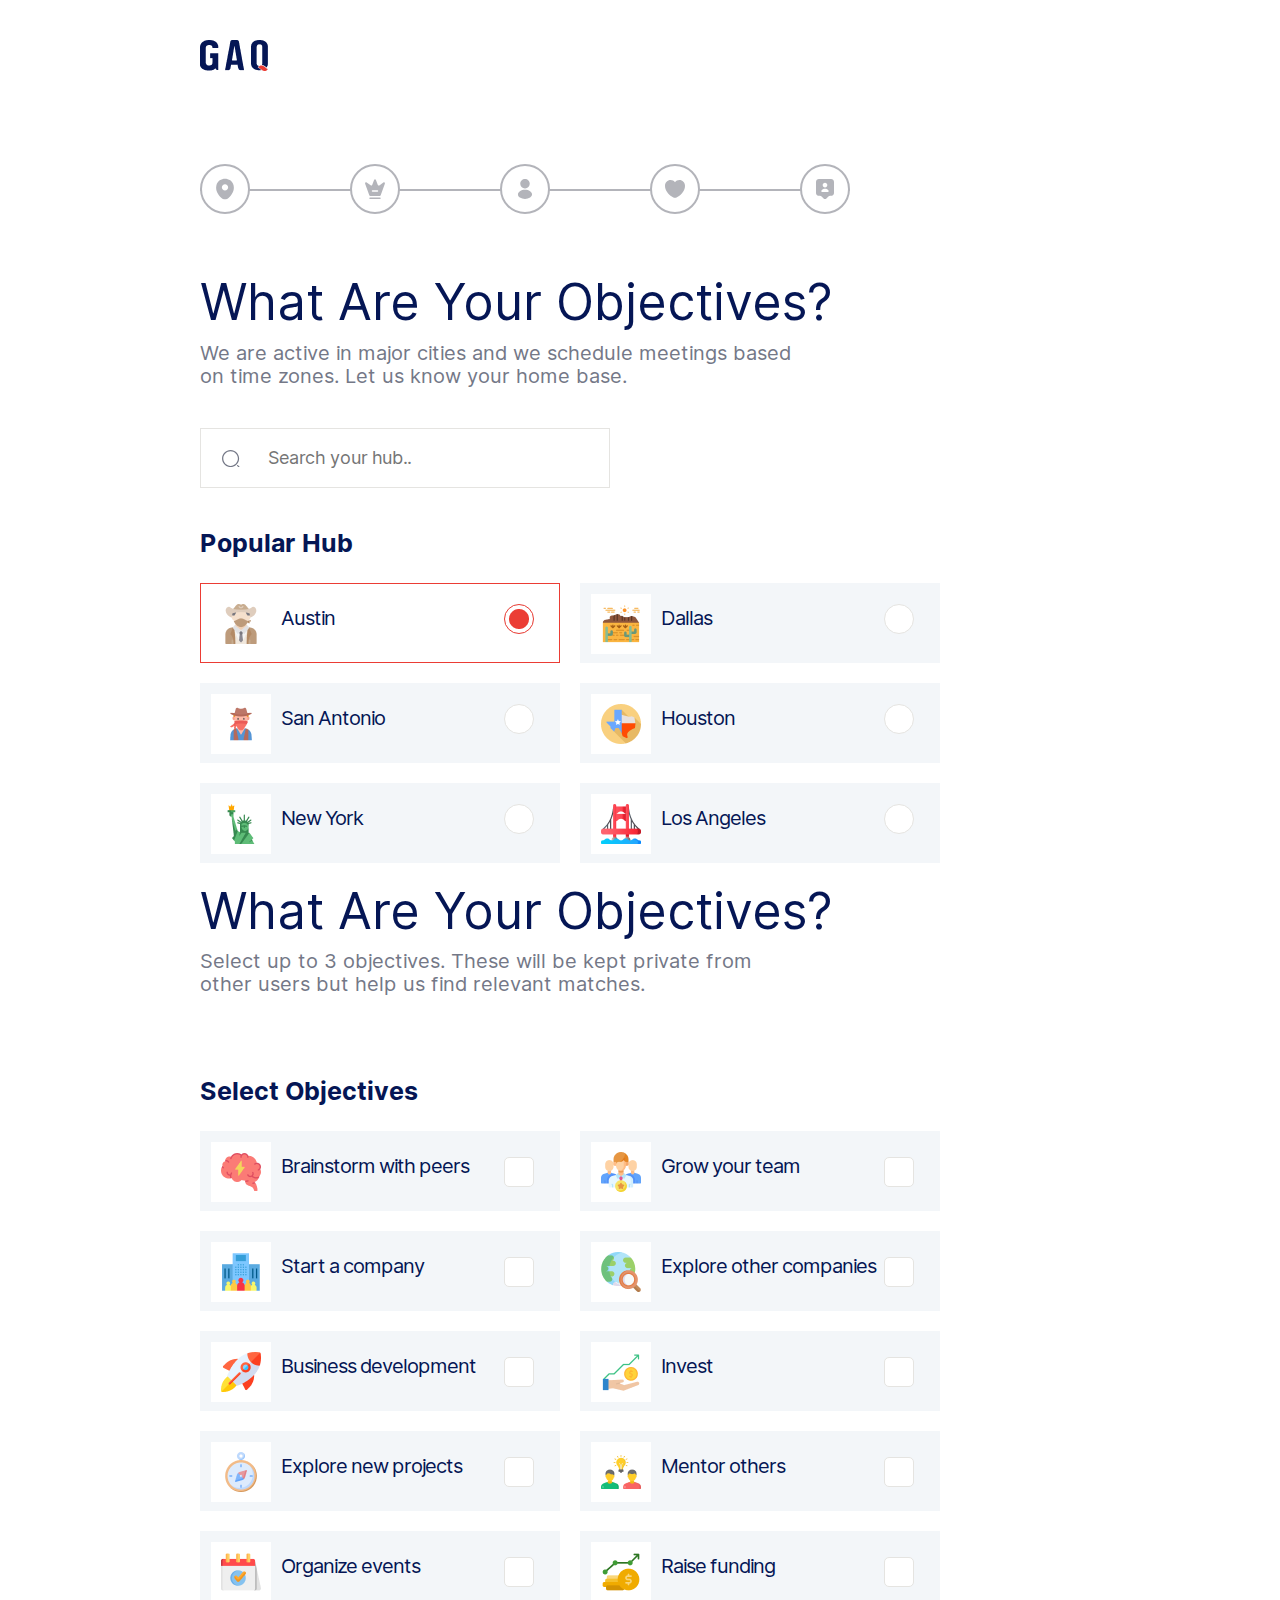
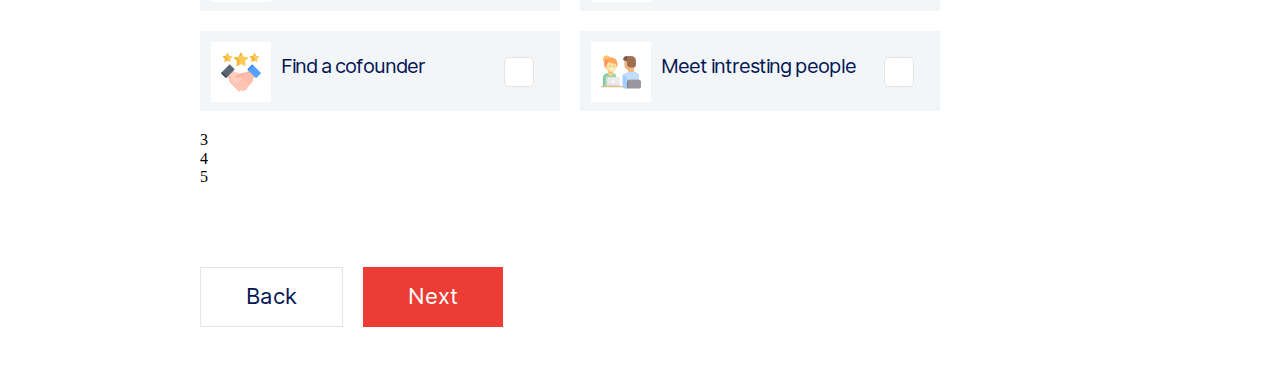
==== form.html @ b4120384 "идет какая то ошибка" ====
<!DOCTYPE html>
<html lang="en">
<head>
   <meta charset="UTF-8">
   <meta http-equiv="X-UA-Compatible" content="IE=edge">
   <meta name="viewport" content="width=device-width, initial-scale=1.0">
   <link rel="stylesheet" href="./blocks/vendor/normalize.css">
   <link rel="stylesheet" href="./blocks/vendor/fonts/font.css">
   <link rel="stylesheet" href="./blocks/style.css">
   <script src="./blocks/js/script.js" defer></script>
   <script src="" defer></script>
   <title>Form</title>
</head>
<body class="form">
  
   <main class="form__list">
      <a  href="#" ><img src="./images/logotype.png" class="logo"></a>
      <form class="steps">
         <div class="step__numbers">
            <div class="step__progress">
               <div class="step__progress_success"></div>
            </div>
            <div class="step__number">
               <svg width="24" height="24" viewBox="0 0 24 24" fill="none" xmlns="http://www.w3.org/2000/svg">
                  <path d="M20.62 8.45C19.57 3.83 15.54 1.75 12 1.75C12 1.75 12 1.75 11.99 1.75C8.45997 1.75 4.41997 3.82 3.36997 8.44C2.19997 13.6 5.35997 17.97 8.21997 20.72C9.27997 21.74 10.64 22.25 12 22.25C13.36 22.25 14.72 21.74 15.77 20.72C18.63 17.97 21.79 13.61 20.62 8.45ZM12 13.46C10.26 13.46 8.84997 12.05 8.84997 10.31C8.84997 8.57 10.26 7.16 12 7.16C13.74 7.16 15.15 8.57 15.15 10.31C15.15 12.05 13.74 13.46 12 13.46Z" fill="#B3B4BA"/>
                  </svg>
            </div>
            
            <div class="step__number">
               <svg width="24" height="24" viewBox="0 0 24 24" fill="none" xmlns="http://www.w3.org/2000/svg">
                  <path d="M17 22H7C6.59 22 6.25 21.66 6.25 21.25C6.25 20.84 6.59 20.5 7 20.5H17C17.41 20.5 17.75 20.84 17.75 21.25C17.75 21.66 17.41 22 17 22Z" fill="#B3B4BA"/>
                  <path d="M20.35 5.52004L16.35 8.38004C15.82 8.76004 15.06 8.53004 14.83 7.92004L12.94 2.88004C12.62 2.01004 11.39 2.01004 11.07 2.88004L9.16998 7.91004C8.93998 8.53004 8.18998 8.76004 7.65998 8.37004L3.65998 5.51004C2.85998 4.95004 1.79998 5.74004 2.12998 6.67004L6.28998 18.32C6.42998 18.72 6.80998 18.98 7.22998 18.98H16.76C17.18 18.98 17.56 18.71 17.7 18.32L21.86 6.67004C22.2 5.74004 21.14 4.95004 20.35 5.52004ZM14.5 14.75H9.49998C9.08998 14.75 8.74998 14.41 8.74998 14C8.74998 13.59 9.08998 13.25 9.49998 13.25H14.5C14.91 13.25 15.25 13.59 15.25 14C15.25 14.41 14.91 14.75 14.5 14.75Z" fill="#B3B4BA"/>
                  </svg>
            </div>
            <div class="step__number">
               <svg width="24" height="24" viewBox="0 0 24 24" fill="none" xmlns="http://www.w3.org/2000/svg">
                  <path d="M12 2C9.38 2 7.25 4.13 7.25 6.75C7.25 9.32 9.26 11.4 11.88 11.49C11.96 11.48 12.04 11.48 12.1 11.49C12.12 11.49 12.13 11.49 12.15 11.49C12.16 11.49 12.16 11.49 12.17 11.49C14.73 11.4 16.74 9.32 16.75 6.75C16.75 4.13 14.62 2 12 2Z" fill="#B3B4BA"/>
                  <path d="M17.08 14.15C14.29 12.29 9.73996 12.29 6.92996 14.15C5.65996 15 4.95996 16.15 4.95996 17.38C4.95996 18.61 5.65996 19.75 6.91996 20.59C8.31996 21.53 10.16 22 12 22C13.84 22 15.68 21.53 17.08 20.59C18.34 19.74 19.04 18.6 19.04 17.36C19.03 16.13 18.34 14.99 17.08 14.15Z" fill="#B3B4BA"/>
                  </svg>
            </div>
            
            <div class="step__number">
               <svg width="24" height="24" viewBox="0 0 24 24" fill="none" xmlns="http://www.w3.org/2000/svg">
                  <path d="M16.44 3.09998C14.63 3.09998 13.01 3.97998 12 5.32998C10.99 3.97998 9.37 3.09998 7.56 3.09998C4.49 3.09998 2 5.59998 2 8.68998C2 9.87998 2.19 10.98 2.52 12C4.1 17 8.97 19.99 11.38 20.81C11.72 20.93 12.28 20.93 12.62 20.81C15.03 19.99 19.9 17 21.48 12C21.81 10.98 22 9.87998 22 8.68998C22 5.59998 19.51 3.09998 16.44 3.09998Z" fill="#B3B4BA"/>
                  </svg>
            </div>
            <div class="step__number">
               <svg width="24" height="24" viewBox="0 0 24 24" fill="none" xmlns="http://www.w3.org/2000/svg">
                  <path d="M18 2H6C4.34 2 3 3.33 3 4.97V15.88C3 17.52 4.34 18.85 6 18.85H6.76C7.56 18.85 8.32 19.16 8.88 19.72L10.59 21.41C11.37 22.18 12.64 22.18 13.42 21.41L15.13 19.72C15.69 19.16 16.46 18.85 17.25 18.85H18C19.66 18.85 21 17.52 21 15.88V4.97C21 3.33 19.66 2 18 2ZM12 5.75C13.29 5.75 14.33 6.79 14.33 8.08C14.33 9.37 13.29 10.41 12 10.41C10.71 10.41 9.67 9.36 9.67 8.08C9.67 6.79 10.71 5.75 12 5.75ZM14.68 15.06H9.32C8.51 15.06 8.04 14.16 8.49 13.49C9.17 12.48 10.49 11.8 12 11.8C13.51 11.8 14.83 12.48 15.51 13.49C15.96 14.16 15.48 15.06 14.68 15.06Z" fill="#B3B4BA"/>
                  </svg>
            </div>
         </div>
      
         <div class="form__steps">
           <div class="form__step">
              <div class="header__title">What Are Your Objectives?</div>
              <div class="header__subtitle">We are active in major cities and we schedule meetings based on time zones.
                  Let us know your home base.</div>
                 <div class="form__input">
                    <input type="text" class="form__input_input" placeholder="Search your hub..">    
                 </div> 
               </div>
               <div class="form__item">
                <h3 class="form__item_title">Popular Hub</h3>
                
                   <ul class="radio__buttons" id="radio__buttons">

                      
                  <li class="radio__item radio__border_red" data-itemid="Austin" >                      
                     <img class="radio__image no-click" src="./images/radio_1.png" alt="img" >                       
                     <label class="radio radio__text">Austin
                        <input type="radio" name="radio-button" class="radio__box" checked value="Austin">
                        <span class="radio__fake_after" data-itemid="Austin1"></span>
                     </label>
                  </li>
                
                  <li class="radio__item" data-itemid="Dallas" >
                        <img class="radio__image no-click" src="./images/radio_2.png" alt="img" >                          
                        <label class="radio radio__text">Dallas
                           <input type="radio" name="radio-button" class="radio__box" value="Dallas">
                        
                        <span class="radio__fake_after"></span>
                     </label>
                   </li>
                
                     <li class="radio__item " data-itemid="San Antonio" >
                        <img class="radio__image no-click" src="./images/radio_3.png" alt="img" >                       
                         <label class="radio radio__text">San Antonio
                           <input type="radio" name="radio-button" class="radio__box" value="San Antonio">
                        
                         <span class="radio__fake_after"></span>
                        </label>
                      </li>
                   
               
                     
                        <li class="radio__item "  data-itemid="Houston" > 
                           <img class="radio__image no-click" src="./images/radio_4.png" alt="img" >                       
                           <label class="radio radio__text">Houston
                              <input type="radio" name="radio-button" class="radio__box" value="Houston">
                          
                            <span class="radio__fake_after"></span>
                           </label>
                         </li>
                    
                        <li class="radio__item " data-itemid="New York" >
                           <img class="radio__image no-click" src="./images/radio_5.png" alt="img" >                
                           <label class="radio radio__text" >New York 
                              <input type="radio" name="radio-button" class="radio__box" value="New York ">
                          
                           <span class="radio__fake_after"></span>
                        </label>
                         </li>
                      
                     <li class="radio__item "  data-itemid="Los Angeles" > 
                        <img class="radio__image no-click" src="./images/radio_6.png" alt="img" >
                        <label class="radio radio__text" >Los Angeles
                           <input type="radio" name="radio-button" class="radio__box" value="Los Angeles">
                        
                        <span class="radio__fake_after"></span>
                     </label>
                      </li>
                     </tr>

                   </ul>     

               </div>
           </div>

           <div class="form__step">
            <div class="form__steps">
               <div class="form__step">
                  <div class="header__title">What Are Your Objectives?</div>
                  <div class="header__subtitle">Select up to 3 objectives. 
                     These will be kept private from other users but help us find relevant matches.</div>
                    <div class="form__item">
                     <h3 class="form__item_title">Select Objectives</h3>
                       <ul class="checkbox__buttons" id="checkbox__buttons">
                          <li class="checkbox__item ">
                           <img src="./images/image 1 step 2.png" class="radio__image no-click" alt="#">
                           <label class="radio radio__text">Brainstorm with peers
                              <span class="checkbox__span"></span>
                           </label>
                          </li>
                          <li class="checkbox__item ">
                           <img src="./images/image 2 step 2.png" class="radio__image no-click" alt="#">
                           <label class="radio radio__text">Grow your team
                              <span class="checkbox__span"></span>
                           </label>
                        </li>
                        <li class="checkbox__item ">
                           <img src="./images/image 3 step 2.png" class="radio__image no-click" alt="#">
                           <label class="radio radio__text">Start a company
                              <span class="checkbox__span"></span>
                           </label>
                        </li>
                        <li class="checkbox__item ">
                           <img src="./images/image 4 step 2.png" class="radio__image no-click" alt="#">
                           <label class="radio radio__text">Explore other companies
                              <span class="checkbox__span"></span>
                           </label>
                        </li>
                        <li class="checkbox__item ">
                           <img src="./images/image 5 step 2.png" class="radio__image no-click" alt="#">
                           <label class="radio radio__text">Business development
                              <span class="checkbox__span"></span>
                           </label>
                        </li>
                        <li class="checkbox__item ">
                           <img src="./images/image 6 step 2.png" class="radio__image no-click" alt="#">
                           <label class="radio radio__text">Invest
                              <span class="checkbox__span"></span>
                           </label>
                        </li>
                        <li class="checkbox__item ">
                           <img src="./images/image 7 step 2.png" class="radio__image no-click" alt="#">
                           <label class="radio radio__text">Explore new projects
                              <span class="checkbox__span"></span>
                           </label>
                        </li>
                        <li class="checkbox__item ">
                           <img src="./images/image 8 step 2.png" class="radio__image no-click" alt="#">
                           <label class="radio radio__text">Mentor others
                              <span class="checkbox__span"></span>
                           </label>
                        </li>
                        <li class="checkbox__item ">
                           <img src="./images/image 9 step 2.png" class="radio__image no-click" alt="#">
                           <label class="radio radio__text">Organize events
                              <span class="checkbox__span"></span>
                           </label>
                        </li>
                        <li class="checkbox__item ">
                           <img src="./images/image 10 step 2.png" class="radio__image no-click" alt="#">                       
                           <label class="radio radio__text">Raise funding
                              <span class="checkbox__span"></span>
                           </label>
                        </li>
                        <li class="checkbox__item ">
                           <img src="./images/image 11 step 2.png" class="radio__image no-click" alt="#">
                           <label class="radio radio__text">Find a cofounder
                              <span class="checkbox__span"></span>
                           </label>
                        </li>
                        <li class="checkbox__item">
                           <img src="./images/image 12 step 2.png" class="radio__image no-click" alt="#">                       
                           <label class="radio radio__text">Meet intresting people
                              <span class="checkbox__span"></span>
                           </label>     
                        </li>

                       </ul>
                    </div>
                   </div>
           </div>
           <div class="form__step">3</div>
           <div class="form__step">4</div>
           <div class="form__step">5</div>
         </div>

         <div class="form__button">
            <button class="button__outline button__text-outline prev__step">Back</button>
            <button class="button__text button next__step">Next</button>
         </div>
      </form>
   </main>
   
</body>
</html>
---- blocks/vendor/fonts/font.css ----
@font-face {
  font-family: 'Inter';
  font-style:  normal;
  font-weight: 400;
  font-display: swap;
  src: url("../fonts/Inter-Regular.woff2") format("woff2"),
       url("../fonts/Inter-Regular.woff") format("woff");
}
@font-face {
  font-family: 'Inter';
  font-style:  normal;
  font-weight: 700;
  font-display: swap;
  src: url("../fonts/Inter-Bold.woff2") format("woff2"),
       url("../fonts/Inter-Bold.woff") format("woff");
}
@font-face {
  font-family: 'Inter';
  font-style:  normal;
  font-weight: 900;
  font-display: swap;
  src: url("../fonts/Inter-Black.woff2") format("woff2"),
       url("../fonts/Inter-Black.woff") format("woff");
}
---- blocks/style.css ----
*{
   box-sizing: border-box;
}
.body{
    background-color: #E5E5E5;
 }
 .btn{
    background-color: #EB3D35;
    width: max-content;
    height: 60px;
    padding-left: 30px;
    padding-right: 30px;
    gap: 44px;
    display: flex;
    justify-content: space-around;
    align-items: center;
    text-decoration: none;
    transition: background-color .3s linear .3s;
 }
 .btn:hover {
    background-color: #C35B48;
 }
 .btn__text{
    color: #ffffff;
    font-size: 22px;
    line-height: 24px;
    font-family: "Inter";
    padding-right: 30px;
 }
 .button{
    border: 0;
    background-color: #EB3D35;
    width: max-content;
    height: 60px;
    padding: 18px 45px;
    gap: 44px;
    display: flex;
    justify-content: space-around;
    align-items: center;
    text-decoration: none;
    transition: background-color .3s linear .3s;
 }
 .button:hover {
    background-color: #C35B48;
 }
 
 .button__outline{
    background-color: #ffffff;
    border: 1px solid #E5E4E1;
    height: 60px;
    padding: 18px 45px;
    display: flex;
    justify-content: space-around;
    align-items: center;
    text-decoration: none;
    transition: color .5s linear .5s;
    margin-right: 20px;
    color: #051655;
    font-family: "Inter";
    font-size: 22px;
    line-height: 24.42px;
    transition: background-color .3s linear .3s;
 }
  
 .button__outline:hover{
    background-color: #051655;
   color: #ffffff;
 }
 .button__text{
    color: #ffffff;
    font-family: "Inter";
    font-size: 22px;
    line-height: 24.42px;
 }
 .checkbox__span{
    width: 30px;
    height: 30px;
    background-color: #ffffff;
    border: 1px solid #E5E4E1;
    border-radius: 5px;
    position: absolute;
    top: 25px;
    right: 25px;
 }
 .checkbox__span_red{
   width: 30px;
   height: 30px;
   background-color: #EB3D35;
   border: 1px solid #EB3D35;
   background-image: url(../images/Vector\ checkbjxActiv5.svg);
   background-repeat: no-repeat;
   background-position: center;
   border-radius: 5px;
   position: absolute;
   top: 25px;
   right: 25px;
 }
 .form{
    background-color: #ffffff; 
    display: flex;
  }
  .form__item{
     display: flex;
     flex-wrap: wrap;
     position: relative;
  }
 .form__button{
    margin-top: 80px;
    display: flex;
    flex-wrap: wrap;
   
 }
 .form__input{
    display: flex;
    position: relative;
    align-items: center;
    max-width: 410px;
    height: 60px;
    border: 1px solid #E5E4E1;
    outline: none;
    transition: border .2s linear .2s;
    cursor: pointer;
 }
 .form__input:hover{
    border: 1px solid #EB3D35;
 }
 .form__input::before{
    content: '';
    position: absolute;
    left: 20px;
    top: 20px;
    bottom: 20px;
    width: 20px;
    background: url(../images/search-normal.svg);
    background-repeat: no-repeat;
 }
 .form__input_input{
    padding: 10px, 30px;
    font-family: "Inter";
    font-size: 18px;
    color: #747887;
    margin: 20px 0px 20px 65px ;
    border: 0;
    outline: none;
 }
 .form__item_title{
    font-family: "Inter";
    font-size: 25px;
    line-height: 1.2;
    color: #051655;
    margin-top: 40px;
 }
 
 .form__list{
    padding-top: 40px;
    padding-left: 200px;
    padding-bottom: 50px;
    display: flex;
    flex-direction: column;
 }
 .form__steps{
    display: block;
 }
 .header{
    display: flex;
    width: 100%;
    height: 100vh; 
    background-color: #ffffff; 
    
  }
  .header__image{
    width: 100%;
    height: 100%;
    background: url(../images/background.jpg); 
    background-size: cover;
    background-repeat: no-repeat;
    background-position: center;
   
 }
 .header__info{
    height: 100vh;
    margin-left: 100px;
    margin-top: 70px;
    position: relative;
    display: flex;
    flex-direction: column;
    
    
 }
 .header__item{
    width: 50%;
    height: auto;
    
 }
 .header__link{
    text-decoration: none;
    color: #C35B48;
    padding-left: 5px;
    transition: color .3s linear .3s;
 }
 .header__link:hover{
    color: #EB3D35;
 }
 .header__subtitle{
    font-family: "Inter";
    font-size: 20px;
    color: #747887;
    margin-block-start: 0;
     margin-block-end: 0;
     margin-top: 10px;
     margin-bottom: 40px;
     height: auto;
     line-height: 23px;
     max-width: 600px;
 }
 .header__text{
    color: #747887;
    font-size: 18px;
    line-height: 19,98px;
    width: max-content;
    height: 20px;
    font-family: "Inter";
    display: flex;
    flex-wrap: wrap;
    margin-top: auto;
    margin-bottom: 61px;
    white-space: pre;
    
 }
 .header__title{
    font-family: "Inter";
    font-size: 50px;
    margin-bottom: 0;
    margin-top: 0;
    color: #051655;
 }
 .hidden{
    opacity: 0;
 }
 .logo{
    width: 68px;
    height: 31px;
    margin-bottom: 89px;
 }
 .no-click {
   cursor: default;
}
 .radio{
   cursor: pointer;
 }
 .radio__buttons, .checkbox__buttons{
   display: flex;
   flex-wrap: wrap;
   width: 100%;
   list-style-type: none;
   padding: 0;
   margin: 0;
 }
  .radio__box { 
   line-height: 0;
   font-size: 0;
   position: absolute;
   visibility: hidden;
   opacity: 0;
 } 
 .radio__box:checked + .radio__fake_after::before {
    width: 100%;
    height: 100%;
    opacity: 1;
 }
 .radio__fake_after{
   display: flex;
   position: absolute;
   align-items: center;
   width: 30px;
   height: 30px;
  right: 25px;
  top: 20px;
  border-radius: 50%;
  background-color: white;
  border: 1px solid #E5E4E1;
  display: block;
  flex-shrink: 0;
  z-index: 3;
 }
 
 .radio__fake_after::before{
    opacity: 0;
    display: block;
    content: '';
    width: 30px;
    height: 30px;
    border: 1px solid #EB3D35;
    background-color: #ffffff;
    border-radius: 50%;
    background-image: url(../images/cirkle.png);
    background-repeat: no-repeat;
    background-position: center; 
    position: absolute;
    top: 50%;
    left: 50%;
    transform: translate(-50%, -50%);  
   z-index: 5;  
 }
 .radio__image{
    width: 60px;
    height: 60px;
    margin: 0, auto;
    background-color: #fff;
    padding: 10px;
    position: absolute;
    top: 10px;
    left: 10px;
    z-index: 3;
 }
 
 .radio__item, .checkbox__item{
   display: flex;
    flex-wrap: wrap;
    flex-direction: column;
    position: relative;
    width: 360px;
    height: 80px;
    background-color: #F3F6F9;
    box-sizing: border-box;
    border: 1px solid #F3F6F9;
    margin-bottom: 20px;
    margin-right: 20px;
    list-style-type: none;
    
 }
 .radio__border_red {
   /* width: 360px;
   height: 80px; */
   border: 1px solid #EB3D35;
   background-color: #fff;
   box-sizing: border-box;
   z-index: 5;
}
 .radio__text{
    font-family: "Inter";
    font-size: 20px;
    line-height: .9;
    color: #051655;
    margin-left: 80px;
    margin-top: 25px;
    z-index: 3;
    word-spacing: -1px;
    letter-spacing: -1px;
 }
 .step__numbers{
    display: flex;
    justify-content: space-between;
    align-items: center;
    position: relative;
    max-width: 650px;
    margin-bottom: 60px;
 }
 .step__number{
    display: flex;
    justify-content: center;
    align-items: center;
    border-radius: 100%;
    width: 50px;
    height: 50px;
    border: 2px solid #B3B4BA;
    /* margin-right: 100px; */
    background-color: #ffffff;
    flex-shrink: 0;
 }
 .step__progress{
    position: absolute;
    top: 50%;
    left: 0;
    right: 0;
    height: 2px;
    background-color: #B3B4BA;
    z-index: -1;
    
 }
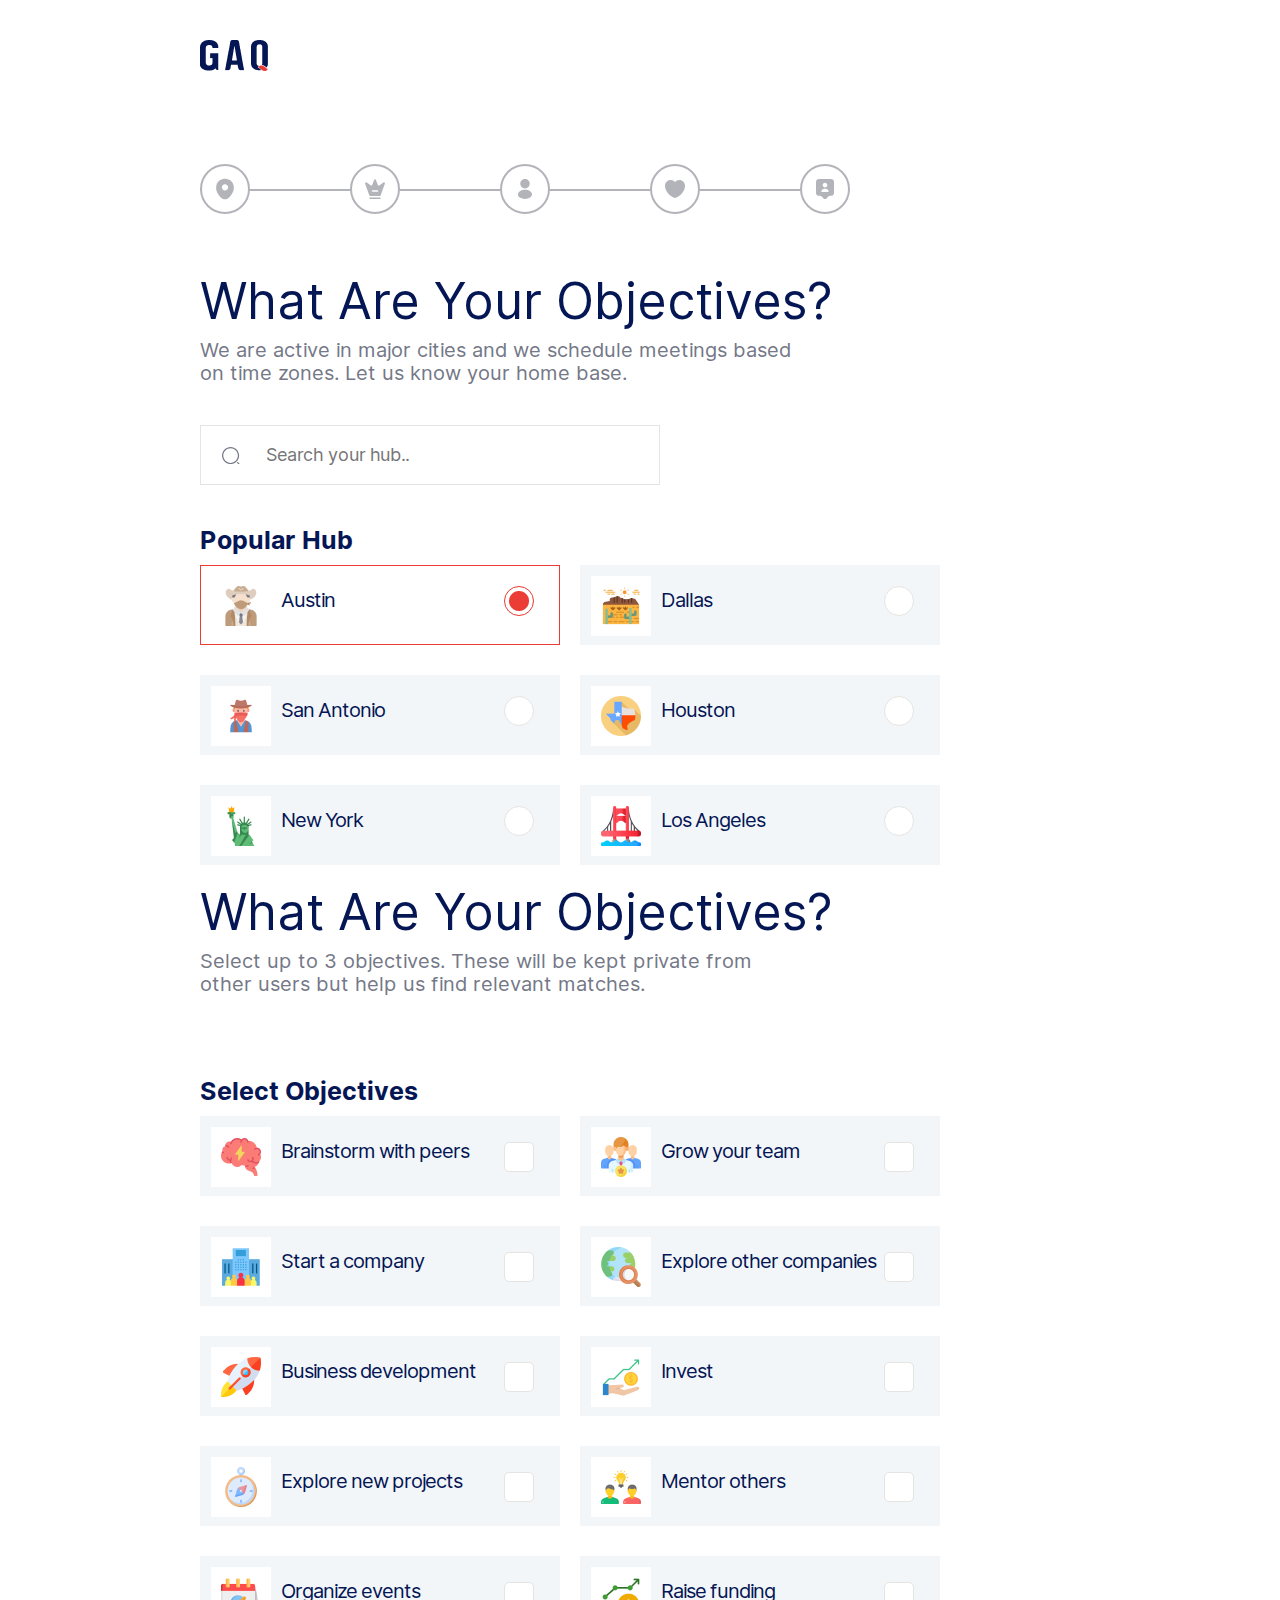
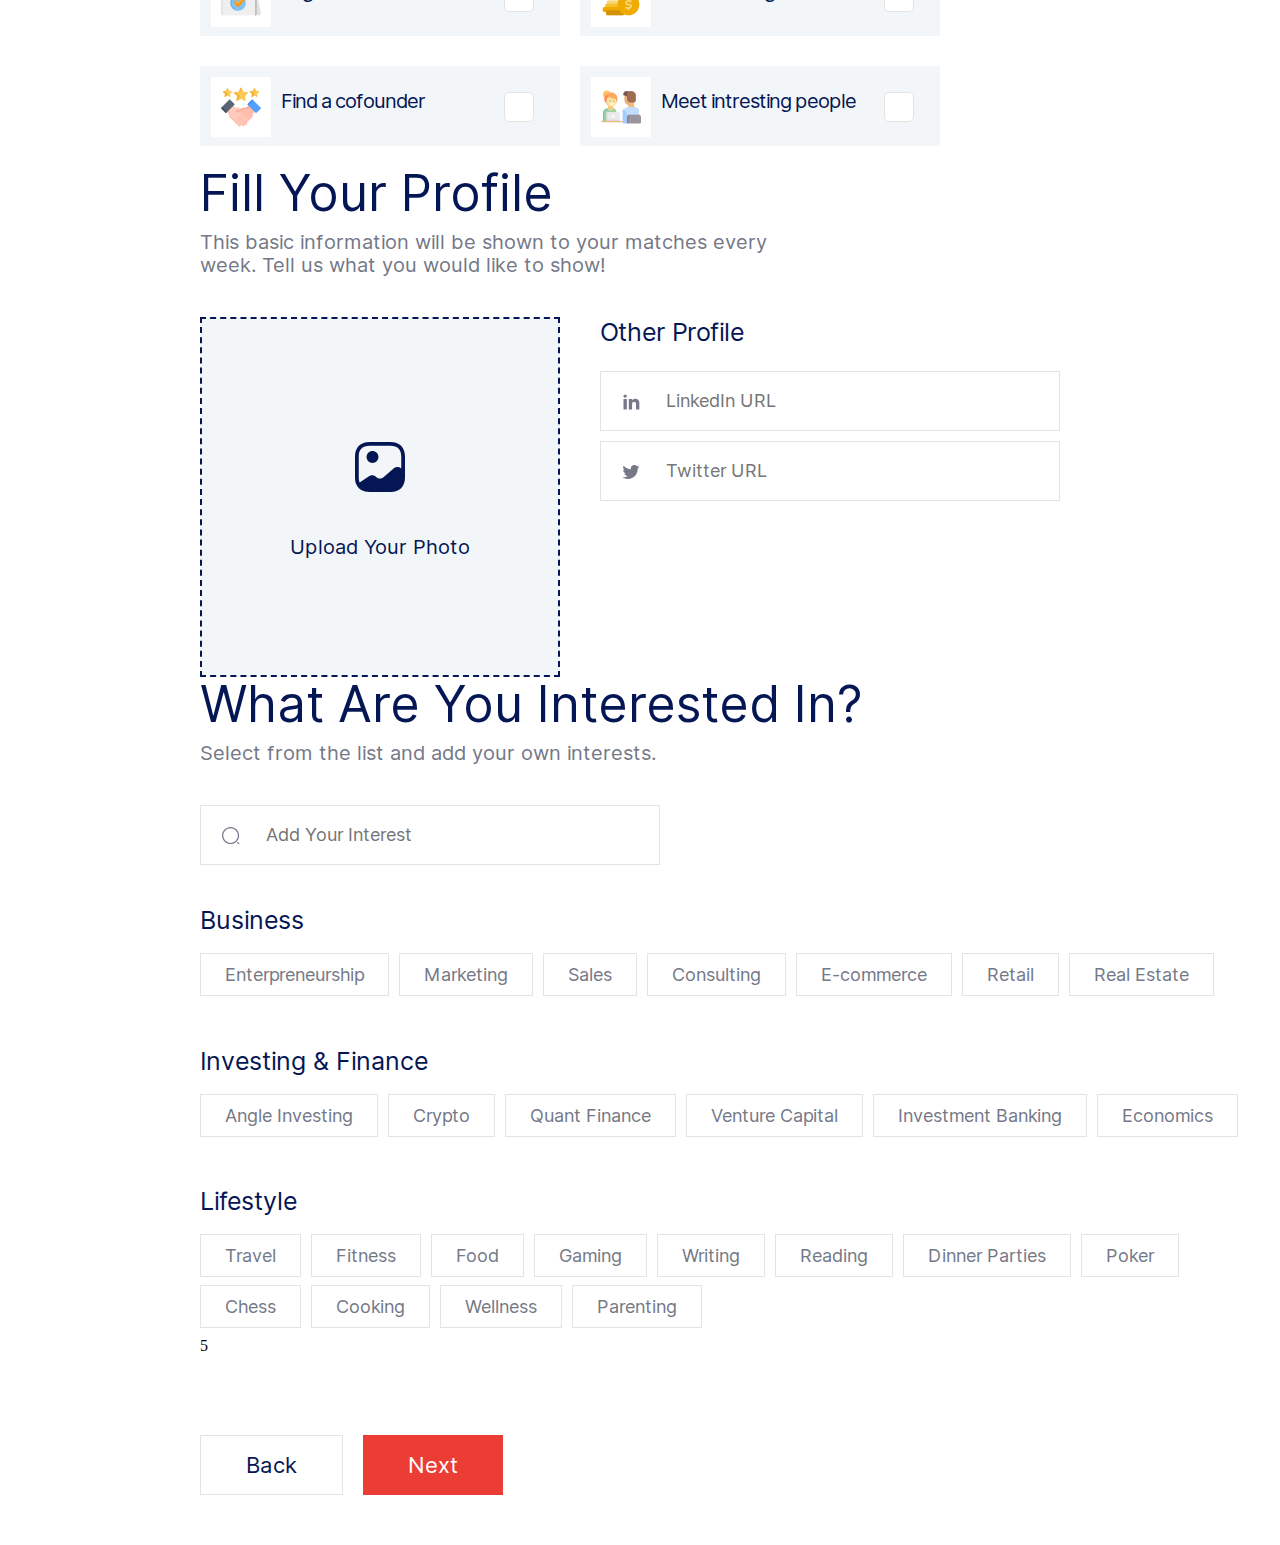
==== commit 71090f3c: "сверстала 4 форму" ====
--- a/form.html
+++ b/form.html
@@ -52,20 +52,16 @@
          </div>
       
          <div class="form__steps">
-           <div class="form__step">
+           <div class="form__step  ">
               <div class="header__title">What Are Your Objectives?</div>
               <div class="header__subtitle">We are active in major cities and we schedule meetings based on time zones.
                   Let us know your home base.</div>
                  <div class="form__input">
                     <input type="text" class="form__input_input" placeholder="Search your hub..">    
                  </div> 
-               </div>
                <div class="form__item">
                 <h3 class="form__item_title">Popular Hub</h3>
-                
-                   <ul class="radio__buttons" id="radio__buttons">
-
-                      
+                   <ul class="radio__buttons" id="radio__buttons">   
                   <li class="radio__item radio__border_red" data-itemid="Austin" >                      
                      <img class="radio__image no-click" src="./images/radio_1.png" alt="img" >                       
                      <label class="radio radio__text">Austin
@@ -73,63 +69,46 @@
                         <span class="radio__fake_after" data-itemid="Austin1"></span>
                      </label>
                   </li>
-                
                   <li class="radio__item" data-itemid="Dallas" >
                         <img class="radio__image no-click" src="./images/radio_2.png" alt="img" >                          
                         <label class="radio radio__text">Dallas
                            <input type="radio" name="radio-button" class="radio__box" value="Dallas">
-                        
                         <span class="radio__fake_after"></span>
                      </label>
                    </li>
-                
                      <li class="radio__item " data-itemid="San Antonio" >
                         <img class="radio__image no-click" src="./images/radio_3.png" alt="img" >                       
                          <label class="radio radio__text">San Antonio
                            <input type="radio" name="radio-button" class="radio__box" value="San Antonio">
-                        
                          <span class="radio__fake_after"></span>
                         </label>
                       </li>
-                   
-               
-                     
                         <li class="radio__item "  data-itemid="Houston" > 
                            <img class="radio__image no-click" src="./images/radio_4.png" alt="img" >                       
                            <label class="radio radio__text">Houston
                               <input type="radio" name="radio-button" class="radio__box" value="Houston">
-                          
                             <span class="radio__fake_after"></span>
                            </label>
                          </li>
-                    
                         <li class="radio__item " data-itemid="New York" >
                            <img class="radio__image no-click" src="./images/radio_5.png" alt="img" >                
                            <label class="radio radio__text" >New York 
                               <input type="radio" name="radio-button" class="radio__box" value="New York ">
-                          
                            <span class="radio__fake_after"></span>
                         </label>
                          </li>
-                      
                      <li class="radio__item "  data-itemid="Los Angeles" > 
                         <img class="radio__image no-click" src="./images/radio_6.png" alt="img" >
                         <label class="radio radio__text" >Los Angeles
                            <input type="radio" name="radio-button" class="radio__box" value="Los Angeles">
-                        
                         <span class="radio__fake_after"></span>
                      </label>
                       </li>
-                     </tr>
-
                    </ul>     
-
                </div>
            </div>
-
-           <div class="form__step">
-            <div class="form__steps">
-               <div class="form__step">
+         </div>
+               <div class="form__step ">
                   <div class="header__title">What Are Your Objectives?</div>
                   <div class="header__subtitle">Select up to 3 objectives. 
                      These will be kept private from other users but help us find relevant matches.</div>
@@ -208,13 +187,165 @@
                               <span class="checkbox__span"></span>
                            </label>     
                         </li>
-
-                       </ul>
+                     </ul>
                     </div>
                    </div>
+          
+           <div class="form__step ">
+            <div class="header__title">Fill Your Profile</div>
+            <div class="header__subtitle">This basic information will be shown to your matches every week.
+                Tell us what you would like to show!</div>
+                <div class="file__upload">
+                   <div class="file__upload_item">
+                      <label class="file__label">
+                         <div class="file__item">
+                            <div class="file__item_image"><img src="./images/gallery 3 step.svg"></div>
+                            <span class="file__item_text">Upload Your Photo</span>
+                            <input type="file" class="file__input">
+                         </div>
+                      </label>
+                   </div>
+                   <div class="file__upload_item">
+                     <div class="form__item">
+                        <div class="form__item_title form__item_title-3 ">Other Profile
+                           <div class="form__input form__input_step31">
+                              <input type="text" class="form__input_input" placeholder="LinkedIn URL">    
+                           </div> 
+                           <div class="form__input form__input_step32">
+                              <input type="text" class="form__input_input" placeholder="Twitter URL">    
+                           </div> 
+                        </div>
+                     </div>
+                   </div>
+                </div>
            </div>
-           <div class="form__step">3</div>
-           <div class="form__step">4</div>
+           <div class="form__step">
+            <div class="form__step">
+               <div class="header__title">What Are You Interested In?</div>
+               <div class="header__subtitle">Select from the list and add your own interests.</div>
+                  <div class="form__input">
+                     <input type="text" class="form__input_input" placeholder="Add Your Interest">    
+                  </div> 
+                  <div class="form__item">
+                    
+                     <div class="form__item_title Interest__title">Business</div>
+                        <ul class="interests">
+                        <li>
+                          <label class="radio interests__text">Enterpreneurship
+                             <input type="checkbox" class="radio__box"></label>
+                        </li>
+                        <li>
+                          <label class="radio interests__text">Marketing
+                             <input type="checkbox" class="radio__box"></label>
+                        </li>
+                        <li>
+                          <label class="radio interests__text">Sales
+                             <input type="checkbox" class="radio__box"></label>
+                        </li>
+                        <li>
+                          <label class="radio interests__text">Consulting
+                             <input type="checkbox" class="radio__box"></label>
+                        </li>
+                        <li>
+                          <label class="radio interests__text">E-commerce
+                             <input type="checkbox" class="radio__box"></label>
+                        </li>
+                        <li>
+                          <label class="radio interests__text">Retail
+                             <input type="checkbox" class="radio__box"></label>
+                        </li>
+                        <li>
+                          <label class="radio interests__text">Real Estate
+                             <input type="checkbox" class="radio__box"></label>
+                        </li>
+                     </ul>
+                    
+                    </div>
+                  </div>
+                  <div class="form__item">
+                     <div class="form__item_title Interest__title">Investing & Finance </div>
+                        <ul class="interests">
+                           <li>
+                             <label class="radio interests__text">Angle Investing
+                                <input type="checkbox" class="radio__box"></label>
+                           </li>
+                           <li>
+                             <label class="radio interests__text">Crypto
+                                <input type="checkbox" class="radio__box"></label>
+                           </li>
+                           <li>
+                             <label class="radio interests__text">Quant Finance
+                                <input type="checkbox" class="radio__box"></label>
+                           </li>
+                           <li>
+                             <label class="radio interests__text">Venture Capital
+                                <input type="checkbox" class="radio__box"></label>
+                           </li>
+                           <li>
+                             <label class="radio interests__text">Investment Banking
+                                <input type="checkbox" class="radio__box"></label>
+                           </li>
+                           <li>
+                             <label class="radio interests__text">Economics
+                                <input type="checkbox" class="radio__box"></label>
+                           </li>
+                        </ul>
+                    
+                  </div>
+                  <div class="form__item">
+                     <div class="form__item_title Interest__title">Lifestyle</div>
+                     <ul class="interests">
+                        <li>
+                          <label class="radio interests__text">Travel
+                             <input type="checkbox" class="radio__box"></label>
+                        </li>
+                        <li>
+                          <label class="radio interests__text">Fitness
+                             <input type="checkbox" class="radio__box"></label>
+                        </li>
+                        <li>
+                          <label class="radio interests__text">Food
+                             <input type="checkbox" class="radio__box"></label>
+                        </li>
+                        <li>
+                          <label class="radio interests__text">Gaming
+                             <input type="checkbox" class="radio__box"></label>
+                        </li>
+                        <li>
+                          <label class="radio interests__text">Writing
+                             <input type="checkbox" class="radio__box"></label>
+                        </li>
+                        <li>
+                          <label class="radio interests__text">Reading
+                             <input type="checkbox" class="radio__box"></label>
+                        </li>
+                        <li> 
+                           <label class="radio interests__text">Dinner Parties
+                              <input type="checkbox" class="radio__box"></label>
+                         </li>
+                         <li>
+                           <label class="radio interests__text">Poker
+                              <input type="checkbox" class="radio__box"></label>
+                         </li>
+                         <li>
+                           <label class="radio interests__text">Chess
+                              <input type="checkbox" class="radio__box"></label>
+                         </li>
+                         <li>
+                           <label class="radio interests__text">Cooking
+                              <input type="checkbox" class="radio__box"></label>
+                         </li>
+                         <li>
+                           <label class="radio interests__text">Wellness
+                              <input type="checkbox" class="radio__box"></label>
+                         </li>
+                         <li>
+                           <label class="radio interests__text">Parenting
+                              <input type="checkbox" class="radio__box"></label>
+                         </li>
+                     </ul>
+                  </div>
+           </div>
            <div class="form__step">5</div>
          </div>
 
--- a/blocks/style.css
+++ b/blocks/style.css
@@ -1,5 +1,7 @@
 *{
    box-sizing: border-box;
+   margin: 0;
+   padding: 0;
 }
 .body{
     background-color: #E5E5E5;
@@ -95,6 +97,25 @@
    top: 25px;
    right: 25px;
  }
+ .interests__text{
+    font-size: 18px;
+    color: #747887;
+    font-family: "Inter";
+    padding: 10px 24px;
+    border: 1px solid #E5E4E1;
+    margin-right: 10px;
+    margin-bottom: 10px;
+    line-height: 150%;
+    list-style-type: none;
+    gap: 10px;
+ }
+ .Interest__title{
+    margin-bottom: 20px;
+ }
+ li{
+    margin-bottom: 20px;
+    margin-top: 10px;
+ }
  .form{
     background-color: #ffffff; 
     display: flex;
@@ -114,12 +135,13 @@
     display: flex;
     position: relative;
     align-items: center;
-    max-width: 410px;
+    width: 460px;
     height: 60px;
     border: 1px solid #E5E4E1;
     outline: none;
     transition: border .2s linear .2s;
     cursor: pointer;
+    margin-top: 10px;
  }
  .form__input:hover{
     border: 1px solid #EB3D35;
@@ -134,10 +156,39 @@
     background: url(../images/search-normal.svg);
     background-repeat: no-repeat;
  }
+ .form__input_step31{
+    min-width: 460px;
+    max-width: 720px;
+    margin-top: 24px;
+ }
+ .form__input_step32{
+    min-width: 460px;
+    max-width: 720px;
+ }
+ .form__input_step31::before{
+   content: '';
+   position: absolute;
+   left: 20px;
+   top: 20px;
+   bottom: 20px;
+   width: 20px;
+   background: url(../images/Frame31.svg);
+   background-repeat: no-repeat;
+}.form__input_step32::before{
+   content: '';
+   position: absolute;
+   left: 20px;
+   top: 20px;
+   bottom: 20px;
+   width: 20px;
+   background: url(../images/2332.svg);
+   background-repeat: no-repeat;
+}
  .form__input_input{
     padding: 10px, 30px;
     font-family: "Inter";
     font-size: 18px;
+    width: 100%;
     color: #747887;
     margin: 20px 0px 20px 65px ;
     border: 0;
@@ -150,7 +201,10 @@
     color: #051655;
     margin-top: 40px;
  }
- 
+ .form__item_title-3{
+    margin-top: 0;
+   
+ }
  .form__list{
     padding-top: 40px;
     padding-left: 200px;
@@ -160,6 +214,36 @@
  }
  .form__steps{
     display: block;
+ }
+ .file__upload {
+    display: flex;
+    width: 100%;
+    flex-wrap: wrap;
+    
+    
+ }
+ .file__item{
+    display: flex;
+    width: 360px;
+    height: 360px;
+    flex-direction: column;
+    align-items: center;
+    justify-content: center;
+    background-color: #F3F6F9;
+    border: 2px dashed #051655;
+    margin-right: 40px;
+ }
+ .file__item_text{
+    margin-top: 35px;
+    font-size: 20px;
+    font-family: 'Inter';
+    line-height: 1.1;
+    color: #051655;
+    cursor: pointer;
+ }
+ .file__input{
+    display: none;
+   
  }
  .header{
     display: flex;
@@ -230,12 +314,17 @@
  .header__title{
     font-family: "Inter";
     font-size: 50px;
+    line-height: 1.1;
     margin-bottom: 0;
     margin-top: 0;
     color: #051655;
  }
  .hidden{
-    opacity: 0;
+   line-height: 0;
+   font-size: 0;
+   position: absolute;
+   visibility: hidden;
+   opacity: 0;
  }
  .logo{
     width: 68px;
@@ -248,7 +337,9 @@
  .radio{
    cursor: pointer;
  }
- .radio__buttons, .checkbox__buttons{
+ .radio__buttons,
+ .checkbox__buttons,
+ .interests {
    display: flex;
    flex-wrap: wrap;
    width: 100%;
@@ -348,6 +439,12 @@
     word-spacing: -1px;
     letter-spacing: -1px;
  }
+ .interests__text{
+    font-family: 'Inter';
+    font-size: 18px;
+    line-height: 1.1;
+    color: #747887;
+ }
  .step__numbers{
     display: flex;
     justify-content: space-between;
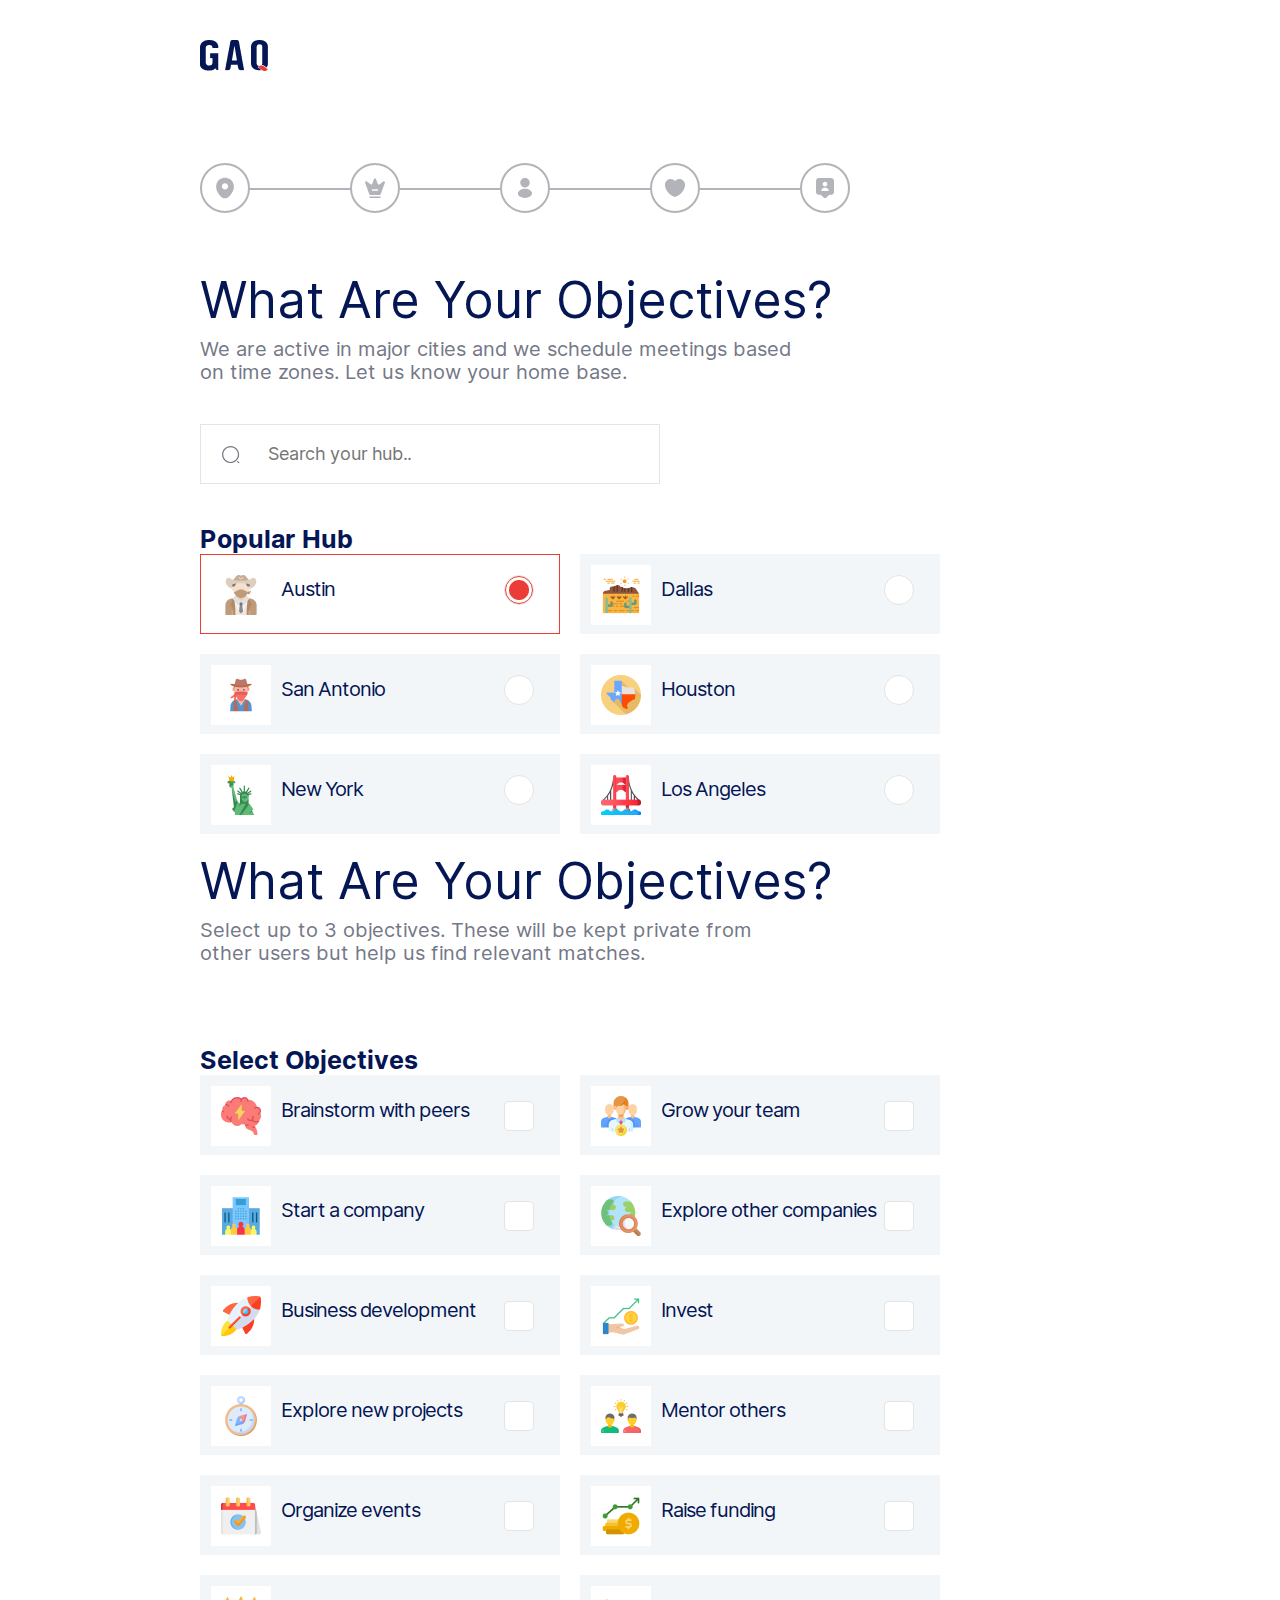
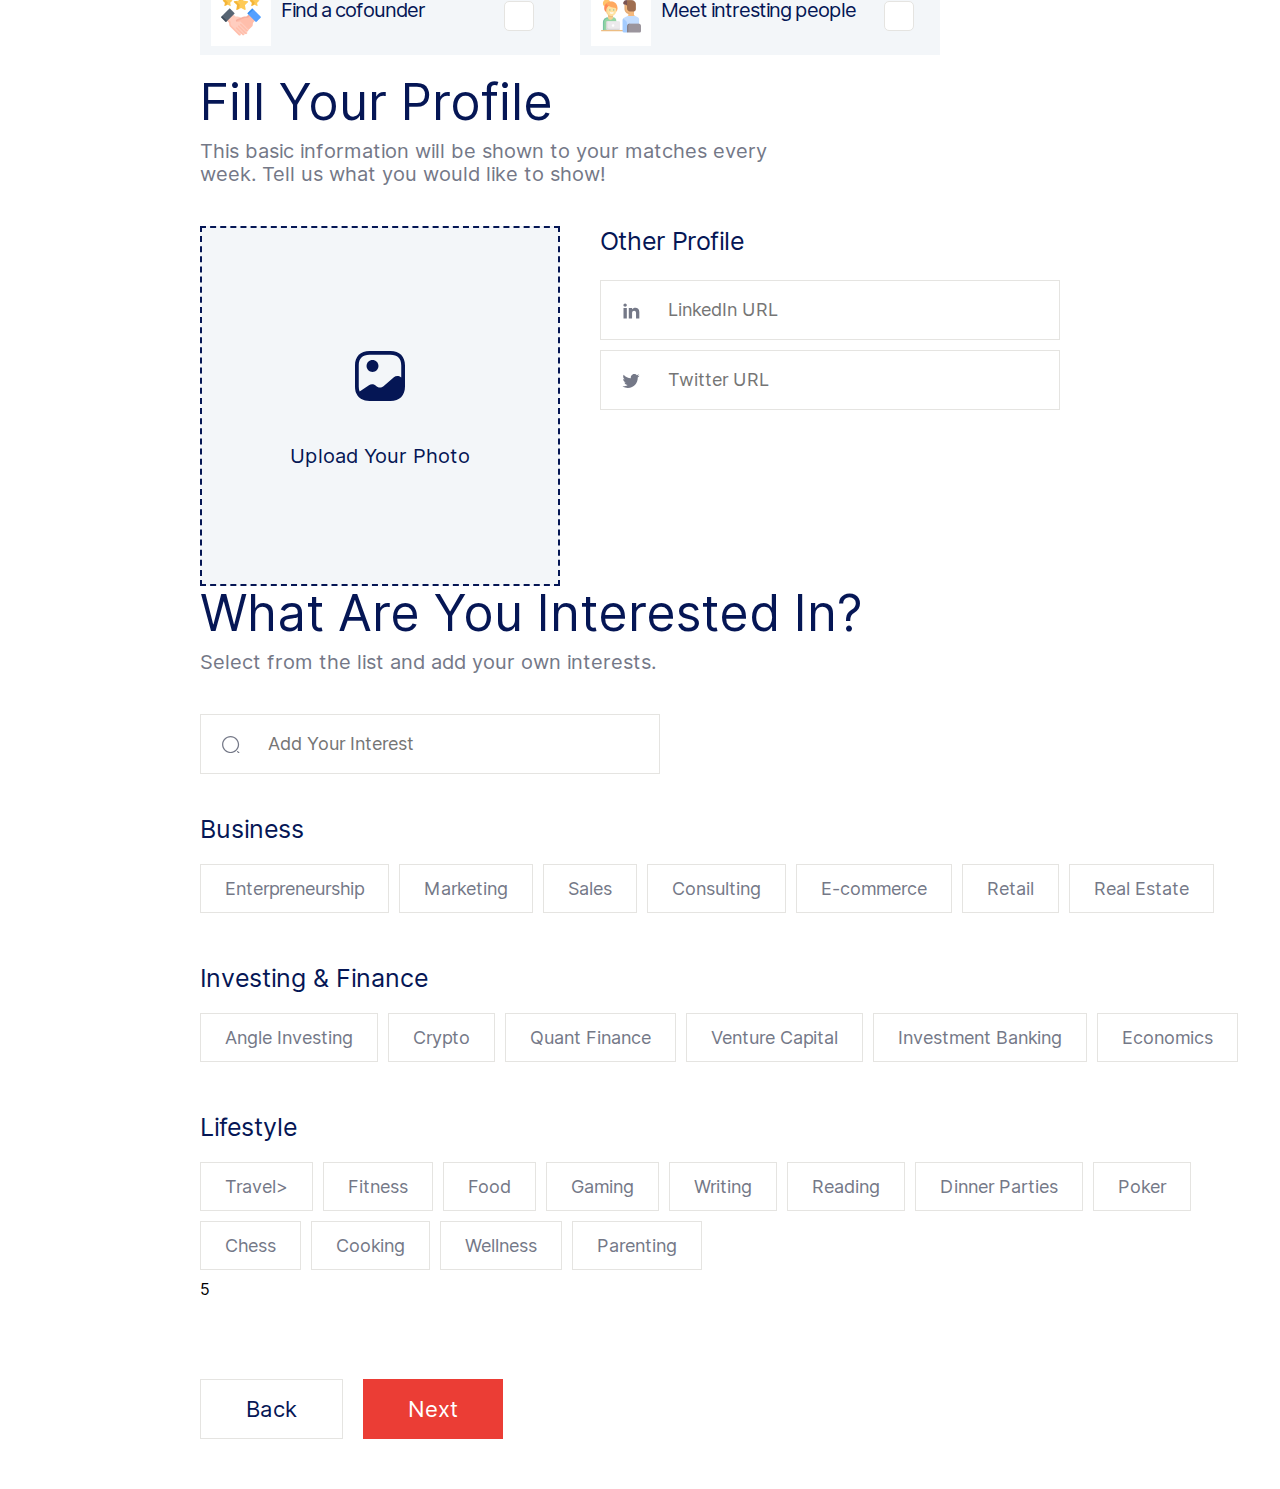
==== commit 362c003a: "всего и не перечислишь" ====
--- a/form.html
+++ b/form.html
@@ -4,11 +4,12 @@
    <meta charset="UTF-8">
    <meta http-equiv="X-UA-Compatible" content="IE=edge">
    <meta name="viewport" content="width=device-width, initial-scale=1.0">
-   <link rel="stylesheet" href="./blocks/vendor/normalize.css">
-   <link rel="stylesheet" href="./blocks/vendor/fonts/font.css">
-   <link rel="stylesheet" href="./blocks/style.css">
-   <script src="./blocks/js/script.js" defer></script>
-   <script src="" defer></script>
+   
+   <link rel="stylesheet" href="./css/style.css">
+   <script src="./js/script.js" defer></script>
+   <script src="./js/radio.js" defer></script>
+   <script src="./js/checkbox.js" defer></script>
+   <script src="./js/business.js" defer></script>
    <title>Form</title>
 </head>
 <body class="form">
@@ -66,7 +67,7 @@
                      <img class="radio__image no-click" src="./images/radio_1.png" alt="img" >                       
                      <label class="radio radio__text">Austin
                         <input type="radio" name="radio-button" class="radio__box" checked value="Austin">
-                        <span class="radio__fake_after" data-itemid="Austin1"></span>
+                        <span class="radio__fake_after"></span>
                      </label>
                   </li>
                   <li class="radio__item" data-itemid="Dallas" >
@@ -117,74 +118,74 @@
                        <ul class="checkbox__buttons" id="checkbox__buttons">
                           <li class="checkbox__item ">
                            <img src="./images/image 1 step 2.png" class="radio__image no-click" alt="#">
-                           <label class="radio radio__text">Brainstorm with peers
-                              <span class="checkbox__span"></span>
+                           <label class=" checkbox__text">Brainstorm with peers
+                              <span class="radio checkbox__span"></span>
                            </label>
                           </li>
                           <li class="checkbox__item ">
                            <img src="./images/image 2 step 2.png" class="radio__image no-click" alt="#">
-                           <label class="radio radio__text">Grow your team
-                              <span class="checkbox__span"></span>
+                           <label class=" checkbox__text">Grow your team
+                              <span class="radio checkbox__span"></span>
                            </label>
                         </li>
                         <li class="checkbox__item ">
                            <img src="./images/image 3 step 2.png" class="radio__image no-click" alt="#">
-                           <label class="radio radio__text">Start a company
-                              <span class="checkbox__span"></span>
+                           <label class=" checkbox__text">Start a company
+                              <span class="radio checkbox__span"></span>
                            </label>
                         </li>
                         <li class="checkbox__item ">
                            <img src="./images/image 4 step 2.png" class="radio__image no-click" alt="#">
-                           <label class="radio radio__text">Explore other companies
-                              <span class="checkbox__span"></span>
+                           <label class=" checkbox__text">Explore other companies
+                              <span class="radio checkbox__span"></span>
                            </label>
                         </li>
                         <li class="checkbox__item ">
                            <img src="./images/image 5 step 2.png" class="radio__image no-click" alt="#">
-                           <label class="radio radio__text">Business development
-                              <span class="checkbox__span"></span>
+                           <label class=" checkbox__text">Business development
+                              <span class="radio checkbox__span"></span>
                            </label>
                         </li>
                         <li class="checkbox__item ">
                            <img src="./images/image 6 step 2.png" class="radio__image no-click" alt="#">
-                           <label class="radio radio__text">Invest
-                              <span class="checkbox__span"></span>
+                           <label class=" checkbox__text">Invest
+                              <span class="radio checkbox__span"></span>
                            </label>
                         </li>
                         <li class="checkbox__item ">
                            <img src="./images/image 7 step 2.png" class="radio__image no-click" alt="#">
-                           <label class="radio radio__text">Explore new projects
-                              <span class="checkbox__span"></span>
+                           <label class=" checkbox__text">Explore new projects
+                              <span class="radio checkbox__span"></span>
                            </label>
                         </li>
                         <li class="checkbox__item ">
                            <img src="./images/image 8 step 2.png" class="radio__image no-click" alt="#">
-                           <label class="radio radio__text">Mentor others
-                              <span class="checkbox__span"></span>
+                           <label class=" checkbox__text">Mentor others
+                              <span class="radio checkbox__span"></span>
                            </label>
                         </li>
                         <li class="checkbox__item ">
                            <img src="./images/image 9 step 2.png" class="radio__image no-click" alt="#">
-                           <label class="radio radio__text">Organize events
-                              <span class="checkbox__span"></span>
+                           <label class=" checkbox__text">Organize events
+                              <span class="radio checkbox__span"></span>
                            </label>
                         </li>
                         <li class="checkbox__item ">
                            <img src="./images/image 10 step 2.png" class="radio__image no-click" alt="#">                       
-                           <label class="radio radio__text">Raise funding
-                              <span class="checkbox__span"></span>
+                           <label class=" checkbox__text">Raise funding
+                              <span class="radio checkbox__span"></span>
                            </label>
                         </li>
                         <li class="checkbox__item ">
                            <img src="./images/image 11 step 2.png" class="radio__image no-click" alt="#">
-                           <label class="radio radio__text">Find a cofounder
-                              <span class="checkbox__span"></span>
+                           <label class=" checkbox__text">Find a cofounder
+                              <span class="radio checkbox__span"></span>
                            </label>
                         </li>
                         <li class="checkbox__item">
                            <img src="./images/image 12 step 2.png" class="radio__image no-click" alt="#">                       
-                           <label class="radio radio__text">Meet intresting people
-                              <span class="checkbox__span"></span>
+                           <label class=" checkbox__text">Meet intresting people
+                              <span class="radio checkbox__span"></span>
                            </label>     
                         </li>
                      </ul>
@@ -229,34 +230,27 @@
                   <div class="form__item">
                     
                      <div class="form__item_title Interest__title">Business</div>
-                        <ul class="interests">
-                        <li>
-                          <label class="radio interests__text">Enterpreneurship
-                             <input type="checkbox" class="radio__box"></label>
-                        </li>
-                        <li>
-                          <label class="radio interests__text">Marketing
-                             <input type="checkbox" class="radio__box"></label>
-                        </li>
-                        <li>
-                          <label class="radio interests__text">Sales
-                             <input type="checkbox" class="radio__box"></label>
-                        </li>
-                        <li>
-                          <label class="radio interests__text">Consulting
-                             <input type="checkbox" class="radio__box"></label>
-                        </li>
-                        <li>
-                          <label class="radio interests__text">E-commerce
-                             <input type="checkbox" class="radio__box"></label>
-                        </li>
-                        <li>
-                          <label class="radio interests__text">Retail
-                             <input type="checkbox" class="radio__box"></label>
-                        </li>
-                        <li>
-                          <label class="radio interests__text">Real Estate
-                             <input type="checkbox" class="radio__box"></label>
+                        <ul class="business-interests">
+                        <li class="business-interests__item">
+                          <div class="business-interests__text">Enterpreneurship</div>
+                        </li>
+                        <li class="business-interests__item">
+                          <div class="business-interests__text">Marketing</div>
+                        </li>
+                        <li class="business-interests__item">
+                          <div class="business-interests__text">Sales</div>
+                        </li>
+                        <li class="business-interests__item">
+                          <div class="business-interests__text">Consulting</div>
+                        </li>
+                        <li class="business-interests__item">
+                          <div class="business-interests__text">E-commerce</div>
+                        </li>
+                        <li class="business-interests__item">
+                          <div class="business-interests__text">Retail</div>
+                        </li>
+                        <li class="business-interests__item">
+                          <div class="business-interests__text">Real Estate</div>
                         </li>
                      </ul>
                     
@@ -265,29 +259,23 @@
                   <div class="form__item">
                      <div class="form__item_title Interest__title">Investing & Finance </div>
                         <ul class="interests">
-                           <li>
-                             <label class="radio interests__text">Angle Investing
-                                <input type="checkbox" class="radio__box"></label>
-                           </li>
-                           <li>
-                             <label class="radio interests__text">Crypto
-                                <input type="checkbox" class="radio__box"></label>
-                           </li>
-                           <li>
-                             <label class="radio interests__text">Quant Finance
-                                <input type="checkbox" class="radio__box"></label>
-                           </li>
-                           <li>
-                             <label class="radio interests__text">Venture Capital
-                                <input type="checkbox" class="radio__box"></label>
-                           </li>
-                           <li>
-                             <label class="radio interests__text">Investment Banking
-                                <input type="checkbox" class="radio__box"></label>
-                           </li>
-                           <li>
-                             <label class="radio interests__text">Economics
-                                <input type="checkbox" class="radio__box"></label>
+                           <li class="interests__item">
+                             <div class="interests__text">Angle Investing</div>
+                           </li>
+                           <li class="interests__item">
+                             <div class="interests__text">Crypto</div>
+                           </li>
+                           <li class="interests__item">
+                             <div class="interests__text">Quant Finance</div>
+                           </li>
+                           <li class="interests__item">
+                             <div class="interests__text">Venture Capital</div>
+                           </li>
+                           <li class="interests__item">
+                             <div class="interests__text">Investment Banking</div>
+                           </li>
+                           <li class="interests__item">
+                             <div class="interests__text">Economics</div>
                            </li>
                         </ul>
                     
@@ -295,53 +283,41 @@
                   <div class="form__item">
                      <div class="form__item_title Interest__title">Lifestyle</div>
                      <ul class="interests">
-                        <li>
-                          <label class="radio interests__text">Travel
-                             <input type="checkbox" class="radio__box"></label>
-                        </li>
-                        <li>
-                          <label class="radio interests__text">Fitness
-                             <input type="checkbox" class="radio__box"></label>
-                        </li>
-                        <li>
-                          <label class="radio interests__text">Food
-                             <input type="checkbox" class="radio__box"></label>
-                        </li>
-                        <li>
-                          <label class="radio interests__text">Gaming
-                             <input type="checkbox" class="radio__box"></label>
-                        </li>
-                        <li>
-                          <label class="radio interests__text">Writing
-                             <input type="checkbox" class="radio__box"></label>
-                        </li>
-                        <li>
-                          <label class="radio interests__text">Reading
-                             <input type="checkbox" class="radio__box"></label>
-                        </li>
-                        <li> 
-                           <label class="radio interests__text">Dinner Parties
-                              <input type="checkbox" class="radio__box"></label>
-                         </li>
-                         <li>
-                           <label class="radio interests__text">Poker
-                              <input type="checkbox" class="radio__box"></label>
-                         </li>
-                         <li>
-                           <label class="radio interests__text">Chess
-                              <input type="checkbox" class="radio__box"></label>
-                         </li>
-                         <li>
-                           <label class="radio interests__text">Cooking
-                              <input type="checkbox" class="radio__box"></label>
-                         </li>
-                         <li>
-                           <label class="radio interests__text">Wellness
-                              <input type="checkbox" class="radio__box"></label>
-                         </li>
-                         <li>
-                           <label class="radio interests__text">Parenting
-                              <input type="checkbox" class="radio__box"></label>
+                        <li class="interests__item">
+                          <div class="interests__text">Travel></div>
+                        </li>
+                        <li class="interests__item">
+                          <div class="interests__text">Fitness</div>
+                        </li>
+                        <li class="interests__item">
+                          <div class="interests__text">Food</div>
+                        </li>
+                        <li class="interests__item">
+                          <div class="interests__text">Gaming</div>
+                        </li>
+                        <li class="interests__item">
+                          <div class="interests__text">Writing</div>
+                        </li>
+                        <li class="interests__item">
+                          <div class="interests__text">Reading</div>
+                        </li>
+                        <li class="interests__item"> 
+                           <div class="interests__text">Dinner Parties</div>
+                         </li>
+                         <li class="interests__item">
+                           <div class="interests__text">Poker</div>
+                         </li>
+                         <li class="interests__item">
+                           <div class="interests__text">Chess</div>
+                         </li>
+                         <li class="interests__item">
+                           <div class="interests__text">Cooking</div>
+                         </li>
+                         <li class="interests__item">
+                           <div class="interests__text">Wellness</div>
+                         </li>
+                         <li class="interests__item">
+                           <div class="interests__text">Parenting</div>
                          </li>
                      </ul>
                   </div>
--- a/css/style.css
+++ b/css/style.css
@@ -0,0 +1,16 @@
+@import "./_normalize.css";
+@import "./_font.css";
+@import "_variables.css";
+@import "_vendor.css";
+@import "./_global.css";
+@import "./_overall.css";
+
+@import "./components/_step.css";
+@import "./components/_header.css";
+@import "./components/_btn.css";
+@import "./components/_button.css";
+@import "./components/_checkbox.css";
+@import "./components/_interests.css";
+@import "./components/_form.css";
+@import "./components/_file.css";
+@import "./components/_radio.css"
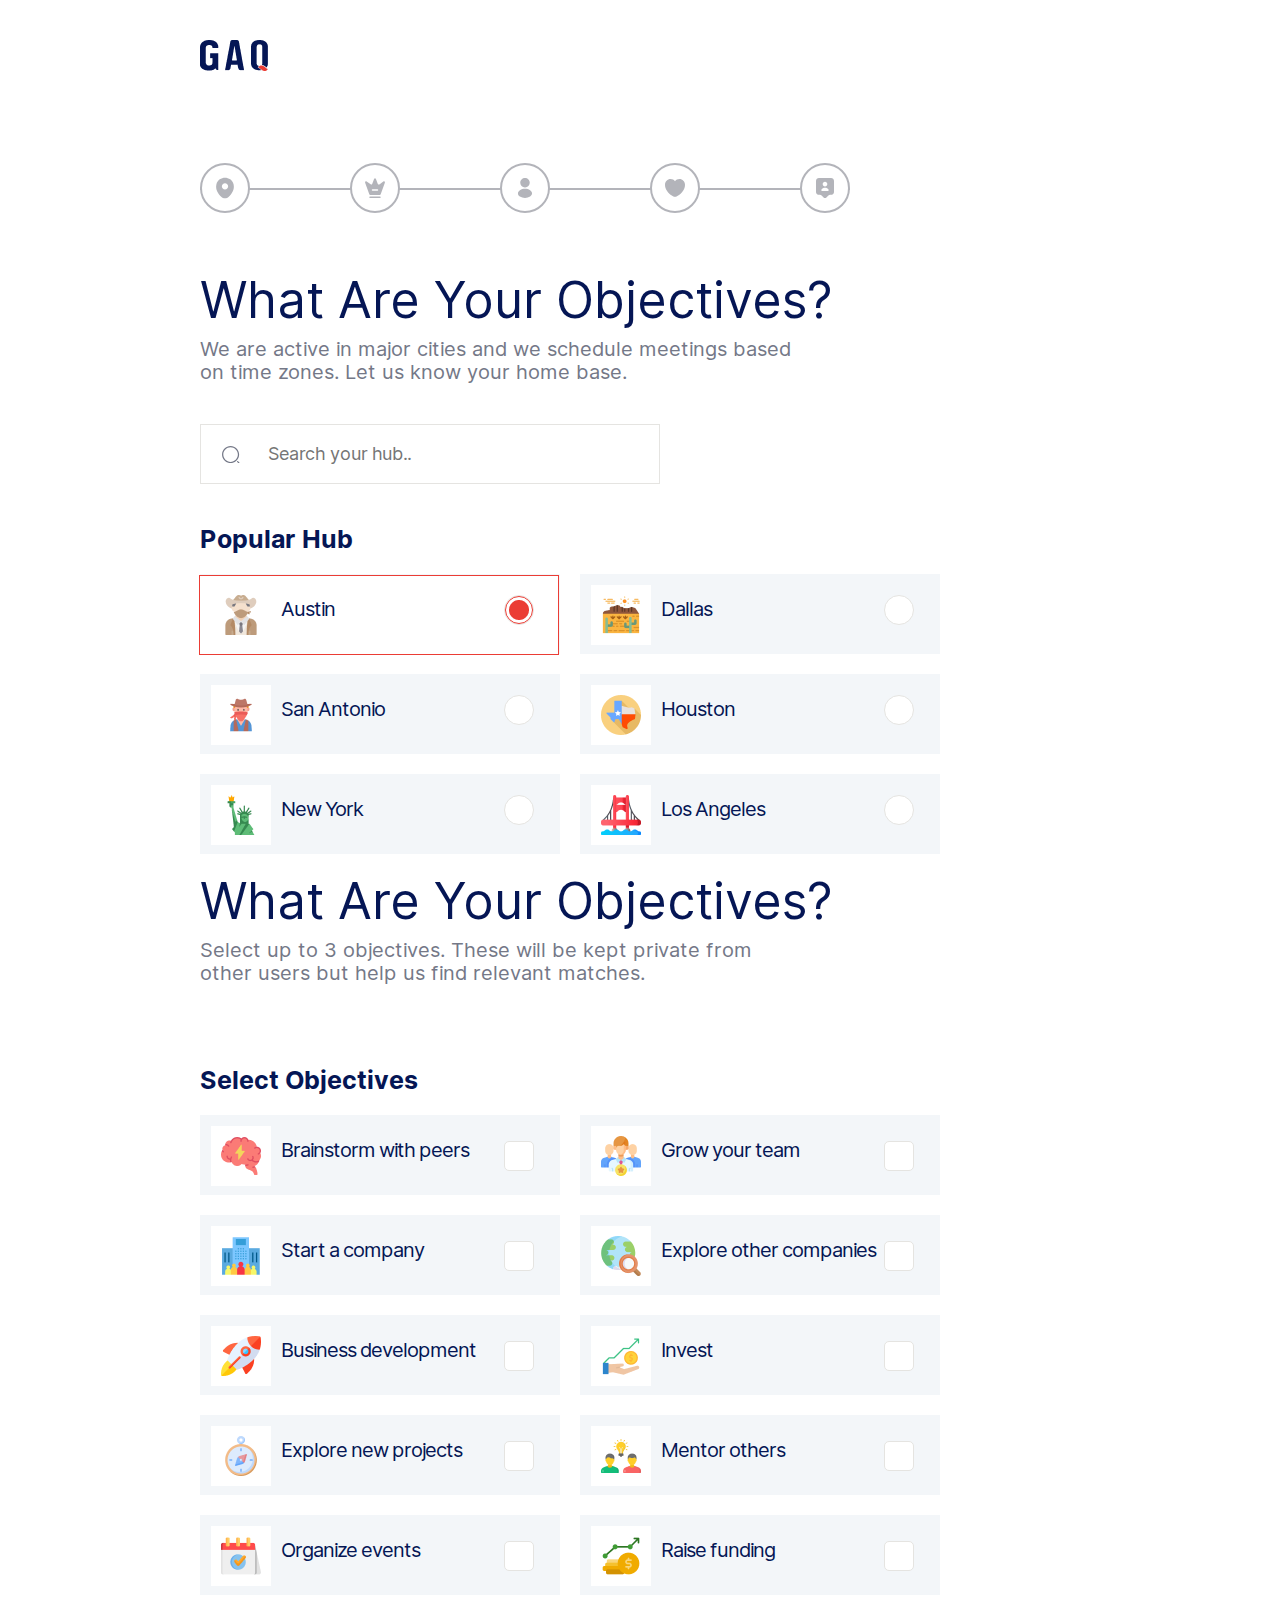
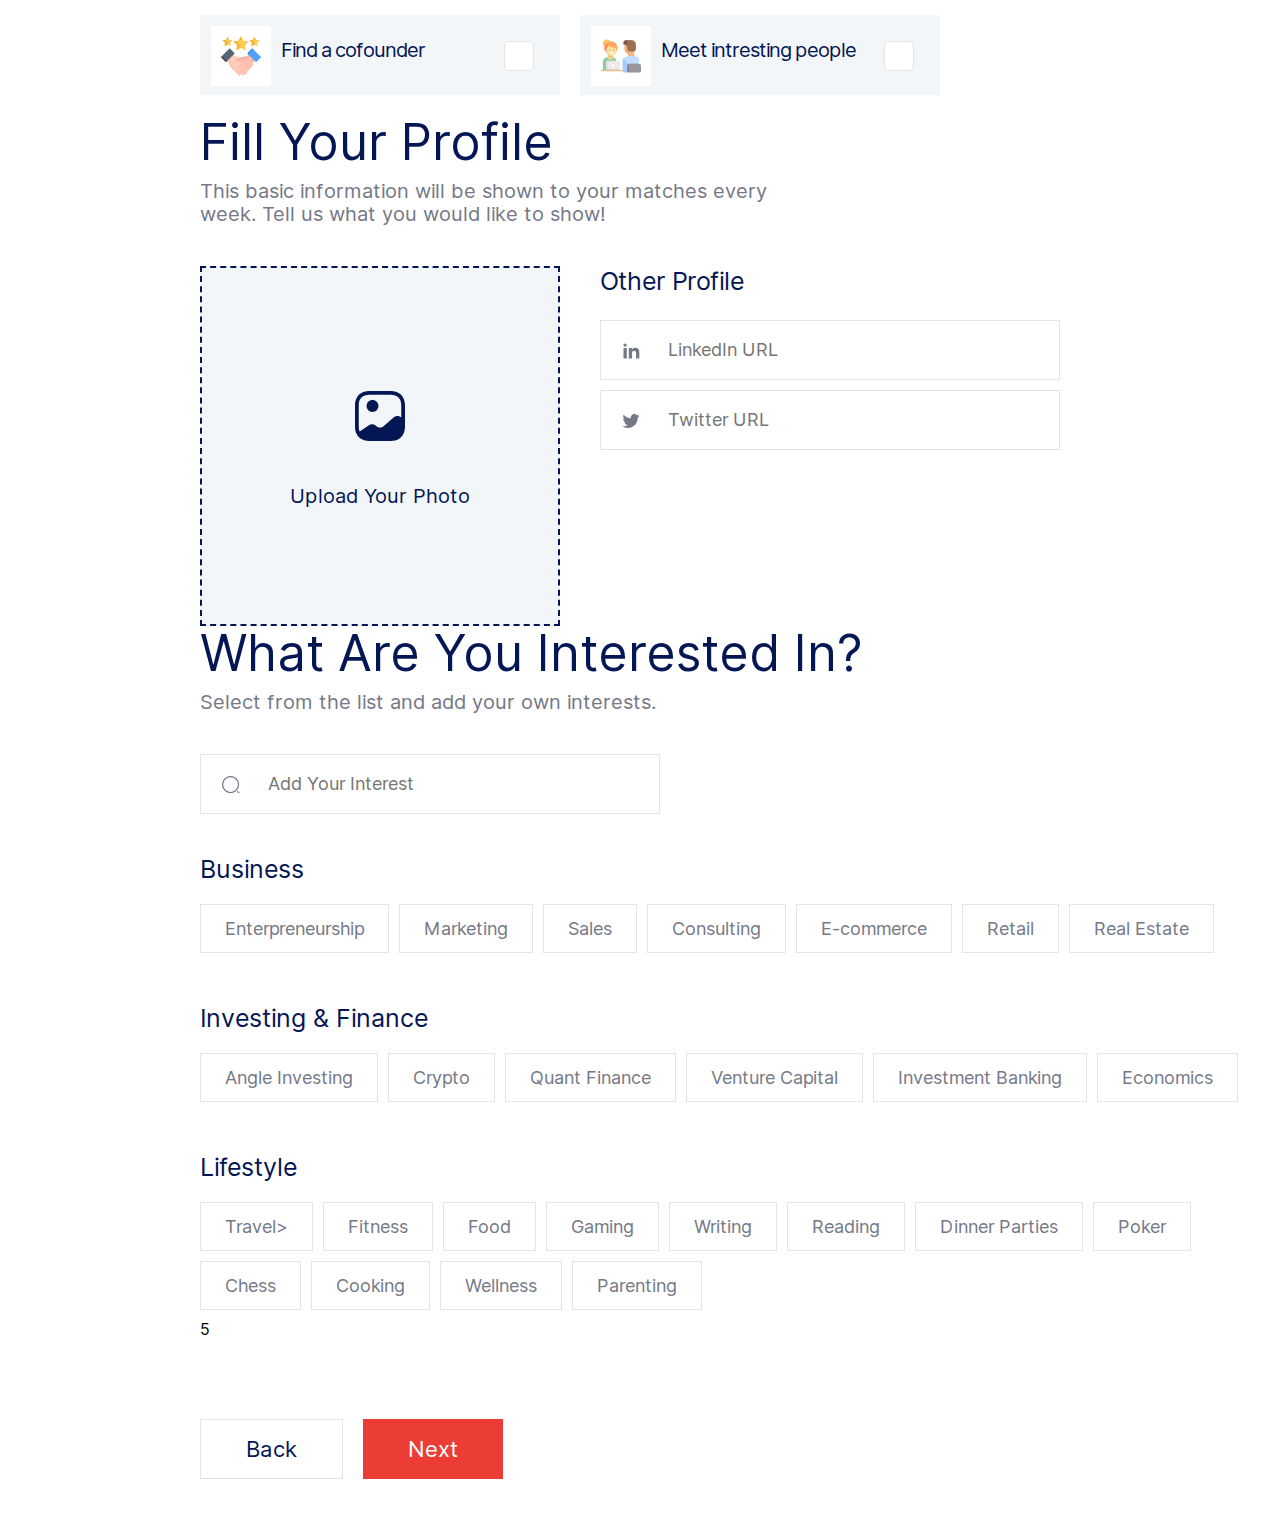
==== commit 43bfc0c2: "переделала радиокнопки и их span" ====
--- a/form.html
+++ b/form.html
@@ -10,6 +10,7 @@
    <script src="./js/radio.js" defer></script>
    <script src="./js/checkbox.js" defer></script>
    <script src="./js/business.js" defer></script>
+   <script src="./js/investing.js" defer></script>
    <title>Form</title>
 </head>
 <body class="form">
@@ -63,47 +64,55 @@
                <div class="form__item">
                 <h3 class="form__item_title">Popular Hub</h3>
                    <ul class="radio__buttons" id="radio__buttons">   
-                  <li class="radio__item radio__border_red" data-itemid="Austin" >                      
+                  <li class="radio__item" data-itemid="Austin">                      
+                    
                      <img class="radio__image no-click" src="./images/radio_1.png" alt="img" >                       
-                     <label class="radio radio__text">Austin
-                        <input type="radio" name="radio-button" class="radio__box" checked value="Austin">
+                    
+                        <input type="radio" name="radio-button" class="radio__box" checked id="Austin">
                         <span class="radio__fake_after"></span>
-                     </label>
+                        <span  class=" radio__border_red"></span>
+                        <label class="radio radio__text" for="Austin">Austin</label>
                   </li>
                   <li class="radio__item" data-itemid="Dallas" >
+
                         <img class="radio__image no-click" src="./images/radio_2.png" alt="img" >                          
-                        <label class="radio radio__text">Dallas
-                           <input type="radio" name="radio-button" class="radio__box" value="Dallas">
+                       
+                           <input type="radio" name="radio-button" class="radio__box" id="Dallas">
                         <span class="radio__fake_after"></span>
-                     </label>
+                        <span  class=" radio__border_red"></span>
+                        <label class="radio radio__text" for="Dallas">Dallas</label>
                    </li>
                      <li class="radio__item " data-itemid="San Antonio" >
                         <img class="radio__image no-click" src="./images/radio_3.png" alt="img" >                       
-                         <label class="radio radio__text">San Antonio
-                           <input type="radio" name="radio-button" class="radio__box" value="San Antonio">
+                         
+                           <input type="radio" name="radio-button" class="radio__box" id="San Antonio">
                          <span class="radio__fake_after"></span>
-                        </label>
+                         <span  class=" radio__border_red"></span>
+                         <label class="radio radio__text" for="San Antonio">San Antonio</label>
                       </li>
                         <li class="radio__item "  data-itemid="Houston" > 
                            <img class="radio__image no-click" src="./images/radio_4.png" alt="img" >                       
-                           <label class="radio radio__text">Houston
-                              <input type="radio" name="radio-button" class="radio__box" value="Houston">
+                          
+                              <input type="radio" name="radio-button" class="radio__box" id="Houston">
                             <span class="radio__fake_after"></span>
-                           </label>
+                            <span  class=" radio__border_red"></span>
+                            <label class="radio radio__text" for="Houston">Houston</label>
                          </li>
                         <li class="radio__item " data-itemid="New York" >
                            <img class="radio__image no-click" src="./images/radio_5.png" alt="img" >                
-                           <label class="radio radio__text" >New York 
-                              <input type="radio" name="radio-button" class="radio__box" value="New York ">
+                          
+                              <input type="radio" name="radio-button" class="radio__box" id="New York">
                            <span class="radio__fake_after"></span>
-                        </label>
-                         </li>
-                     <li class="radio__item "  data-itemid="Los Angeles" > 
+                           <span  class=" radio__border_red"></span>
+                           <label class="radio radio__text" for="New York">New York </label>
+                         </li>
+                     <li class="radio__item"  data-itemid="Los Angeles" > 
                         <img class="radio__image no-click" src="./images/radio_6.png" alt="img" >
-                        <label class="radio radio__text" >Los Angeles
-                           <input type="radio" name="radio-button" class="radio__box" value="Los Angeles">
+                      
+                           <input type="radio" name="radio-button" class="radio__box" id="Los Angeles">
                         <span class="radio__fake_after"></span>
-                     </label>
+                        <span  class=" radio__border_red"></span>
+                        <label class="radio radio__text" for="Los Angeles">Los Angeles </label>
                       </li>
                    </ul>     
                </div>
@@ -260,22 +269,22 @@
                      <div class="form__item_title Interest__title">Investing & Finance </div>
                         <ul class="interests">
                            <li class="interests__item">
-                             <div class="interests__text">Angle Investing</div>
-                           </li>
-                           <li class="interests__item">
-                             <div class="interests__text">Crypto</div>
-                           </li>
-                           <li class="interests__item">
-                             <div class="interests__text">Quant Finance</div>
-                           </li>
-                           <li class="interests__item">
-                             <div class="interests__text">Venture Capital</div>
-                           </li>
-                           <li class="interests__item">
-                             <div class="interests__text">Investment Banking</div>
-                           </li>
-                           <li class="interests__item">
-                             <div class="interests__text">Economics</div>
+                             <div class="Investing-interests__text">Angle Investing</div>
+                           </li>
+                           <li class="interests__item">
+                             <div class="Investing-interests__text">Crypto</div>
+                           </li>
+                           <li class="interests__item">
+                             <div class="Investing-interests__text">Quant Finance</div>
+                           </li>
+                           <li class="interests__item">
+                             <div class="Investing-interests__text">Venture Capital</div>
+                           </li>
+                           <li class="interests__item">
+                             <div class="Investing-interests__text">Investment Banking</div>
+                           </li>
+                           <li class="interests__item">
+                             <div class="Investing-interests__text">Economics</div>
                            </li>
                         </ul>
                     
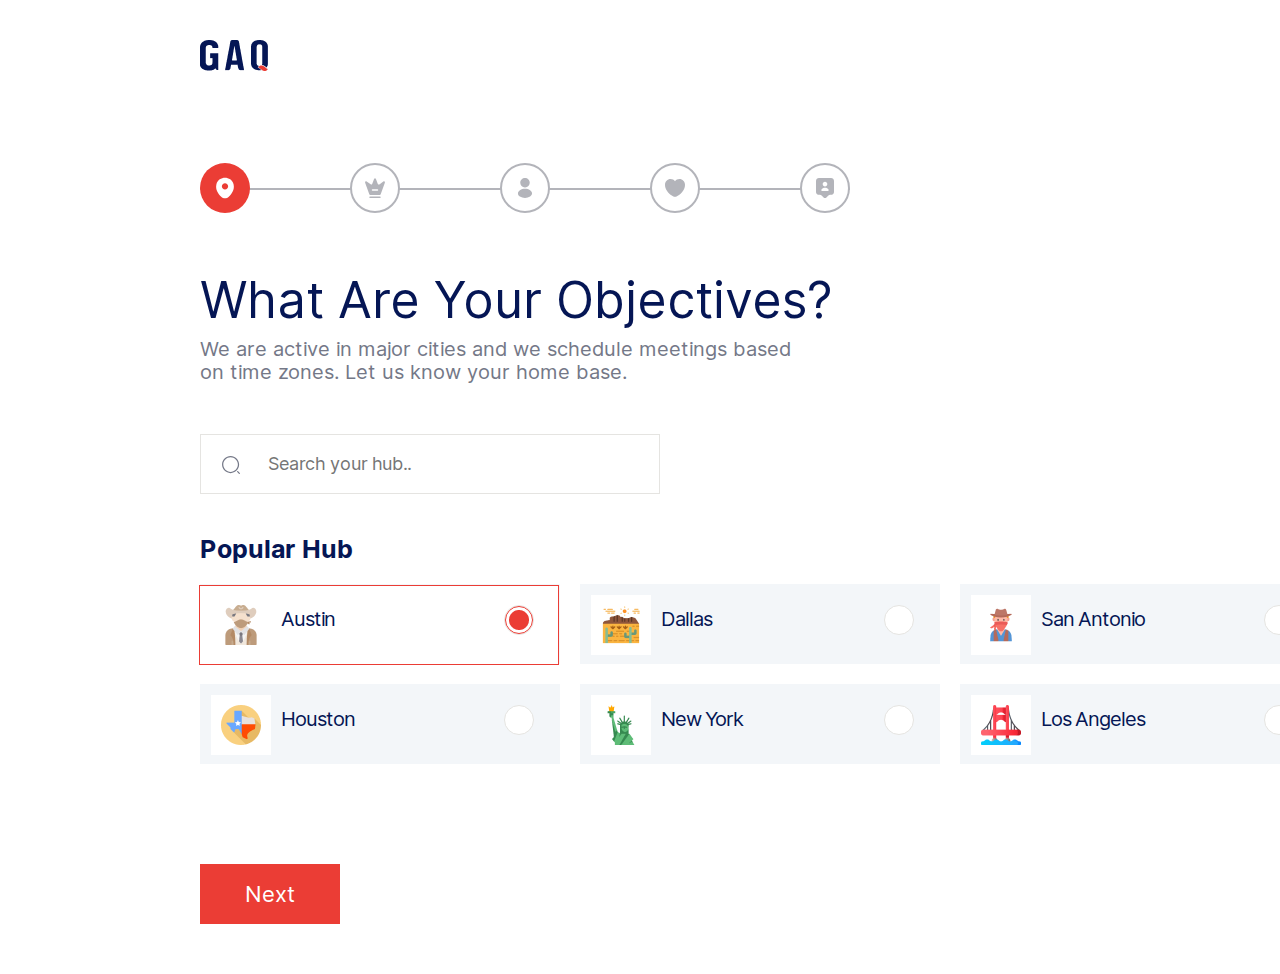
==== commit 98bb939a: "добавила финиш и прогресс шагов" ====
--- a/form.html
+++ b/form.html
@@ -11,6 +11,7 @@
    <script src="./js/checkbox.js" defer></script>
    <script src="./js/business.js" defer></script>
    <script src="./js/investing.js" defer></script>
+   <script src="./js/steps.js" defer></script>
    <title>Form</title>
 </head>
 <body class="form">
@@ -19,34 +20,34 @@
       <a  href="#" ><img src="./images/logotype.png" class="logo"></a>
       <form class="steps">
          <div class="step__numbers">
-            <div class="step__progress">
+            <div class="step__progress ">
                <div class="step__progress_success"></div>
             </div>
-            <div class="step__number">
+            <div class="step__number" id="1">
                <svg width="24" height="24" viewBox="0 0 24 24" fill="none" xmlns="http://www.w3.org/2000/svg">
                   <path d="M20.62 8.45C19.57 3.83 15.54 1.75 12 1.75C12 1.75 12 1.75 11.99 1.75C8.45997 1.75 4.41997 3.82 3.36997 8.44C2.19997 13.6 5.35997 17.97 8.21997 20.72C9.27997 21.74 10.64 22.25 12 22.25C13.36 22.25 14.72 21.74 15.77 20.72C18.63 17.97 21.79 13.61 20.62 8.45ZM12 13.46C10.26 13.46 8.84997 12.05 8.84997 10.31C8.84997 8.57 10.26 7.16 12 7.16C13.74 7.16 15.15 8.57 15.15 10.31C15.15 12.05 13.74 13.46 12 13.46Z" fill="#B3B4BA"/>
                   </svg>
             </div>
             
-            <div class="step__number">
+            <div class="step__number" id="2">
                <svg width="24" height="24" viewBox="0 0 24 24" fill="none" xmlns="http://www.w3.org/2000/svg">
                   <path d="M17 22H7C6.59 22 6.25 21.66 6.25 21.25C6.25 20.84 6.59 20.5 7 20.5H17C17.41 20.5 17.75 20.84 17.75 21.25C17.75 21.66 17.41 22 17 22Z" fill="#B3B4BA"/>
                   <path d="M20.35 5.52004L16.35 8.38004C15.82 8.76004 15.06 8.53004 14.83 7.92004L12.94 2.88004C12.62 2.01004 11.39 2.01004 11.07 2.88004L9.16998 7.91004C8.93998 8.53004 8.18998 8.76004 7.65998 8.37004L3.65998 5.51004C2.85998 4.95004 1.79998 5.74004 2.12998 6.67004L6.28998 18.32C6.42998 18.72 6.80998 18.98 7.22998 18.98H16.76C17.18 18.98 17.56 18.71 17.7 18.32L21.86 6.67004C22.2 5.74004 21.14 4.95004 20.35 5.52004ZM14.5 14.75H9.49998C9.08998 14.75 8.74998 14.41 8.74998 14C8.74998 13.59 9.08998 13.25 9.49998 13.25H14.5C14.91 13.25 15.25 13.59 15.25 14C15.25 14.41 14.91 14.75 14.5 14.75Z" fill="#B3B4BA"/>
                   </svg>
             </div>
-            <div class="step__number">
+            <div class="step__number" id="3">
                <svg width="24" height="24" viewBox="0 0 24 24" fill="none" xmlns="http://www.w3.org/2000/svg">
                   <path d="M12 2C9.38 2 7.25 4.13 7.25 6.75C7.25 9.32 9.26 11.4 11.88 11.49C11.96 11.48 12.04 11.48 12.1 11.49C12.12 11.49 12.13 11.49 12.15 11.49C12.16 11.49 12.16 11.49 12.17 11.49C14.73 11.4 16.74 9.32 16.75 6.75C16.75 4.13 14.62 2 12 2Z" fill="#B3B4BA"/>
                   <path d="M17.08 14.15C14.29 12.29 9.73996 12.29 6.92996 14.15C5.65996 15 4.95996 16.15 4.95996 17.38C4.95996 18.61 5.65996 19.75 6.91996 20.59C8.31996 21.53 10.16 22 12 22C13.84 22 15.68 21.53 17.08 20.59C18.34 19.74 19.04 18.6 19.04 17.36C19.03 16.13 18.34 14.99 17.08 14.15Z" fill="#B3B4BA"/>
                   </svg>
             </div>
             
-            <div class="step__number">
+            <div class="step__number" id="4">
                <svg width="24" height="24" viewBox="0 0 24 24" fill="none" xmlns="http://www.w3.org/2000/svg">
                   <path d="M16.44 3.09998C14.63 3.09998 13.01 3.97998 12 5.32998C10.99 3.97998 9.37 3.09998 7.56 3.09998C4.49 3.09998 2 5.59998 2 8.68998C2 9.87998 2.19 10.98 2.52 12C4.1 17 8.97 19.99 11.38 20.81C11.72 20.93 12.28 20.93 12.62 20.81C15.03 19.99 19.9 17 21.48 12C21.81 10.98 22 9.87998 22 8.68998C22 5.59998 19.51 3.09998 16.44 3.09998Z" fill="#B3B4BA"/>
                   </svg>
             </div>
-            <div class="step__number">
+            <div class="step__number" id="5">
                <svg width="24" height="24" viewBox="0 0 24 24" fill="none" xmlns="http://www.w3.org/2000/svg">
                   <path d="M18 2H6C4.34 2 3 3.33 3 4.97V15.88C3 17.52 4.34 18.85 6 18.85H6.76C7.56 18.85 8.32 19.16 8.88 19.72L10.59 21.41C11.37 22.18 12.64 22.18 13.42 21.41L15.13 19.72C15.69 19.16 16.46 18.85 17.25 18.85H18C19.66 18.85 21 17.52 21 15.88V4.97C21 3.33 19.66 2 18 2ZM12 5.75C13.29 5.75 14.33 6.79 14.33 8.08C14.33 9.37 13.29 10.41 12 10.41C10.71 10.41 9.67 9.36 9.67 8.08C9.67 6.79 10.71 5.75 12 5.75ZM14.68 15.06H9.32C8.51 15.06 8.04 14.16 8.49 13.49C9.17 12.48 10.49 11.8 12 11.8C13.51 11.8 14.83 12.48 15.51 13.49C15.96 14.16 15.48 15.06 14.68 15.06Z" fill="#B3B4BA"/>
                   </svg>
@@ -54,7 +55,7 @@
          </div>
       
          <div class="form__steps">
-           <div class="form__step  ">
+           <div class="form__step">
               <div class="header__title">What Are Your Objectives?</div>
               <div class="header__subtitle">We are active in major cities and we schedule meetings based on time zones.
                   Let us know your home base.</div>
@@ -87,7 +88,7 @@
                          
                            <input type="radio" name="radio-button" class="radio__box" id="San Antonio">
                          <span class="radio__fake_after"></span>
-                         <span  class=" radio__border_red"></span>
+                         <span  class="radio__border_red"></span>
                          <label class="radio radio__text" for="San Antonio">San Antonio</label>
                       </li>
                         <li class="radio__item "  data-itemid="Houston" > 
@@ -95,7 +96,7 @@
                           
                               <input type="radio" name="radio-button" class="radio__box" id="Houston">
                             <span class="radio__fake_after"></span>
-                            <span  class=" radio__border_red"></span>
+                            <span  class="radio__border_red"></span>
                             <label class="radio radio__text" for="Houston">Houston</label>
                          </li>
                         <li class="radio__item " data-itemid="New York" >
@@ -103,7 +104,7 @@
                           
                               <input type="radio" name="radio-button" class="radio__box" id="New York">
                            <span class="radio__fake_after"></span>
-                           <span  class=" radio__border_red"></span>
+                           <span  class="radio__border_red"></span>
                            <label class="radio radio__text" for="New York">New York </label>
                          </li>
                      <li class="radio__item"  data-itemid="Los Angeles" > 
@@ -111,7 +112,7 @@
                       
                            <input type="radio" name="radio-button" class="radio__box" id="Los Angeles">
                         <span class="radio__fake_after"></span>
-                        <span  class=" radio__border_red"></span>
+                        <span  class="radio__border_red"></span>
                         <label class="radio radio__text" for="Los Angeles">Los Angeles </label>
                       </li>
                    </ul>     
@@ -127,75 +128,100 @@
                        <ul class="checkbox__buttons" id="checkbox__buttons">
                           <li class="checkbox__item ">
                            <img src="./images/image 1 step 2.png" class="radio__image no-click" alt="#">
-                           <label class=" checkbox__text">Brainstorm with peers
-                              <span class="radio checkbox__span"></span>
-                           </label>
+                           <input type="checkbox" class="checkbox__box" id="checkbox1" value="1"/>
+                            
+                              <span class="radio checkbox__span"></span>
+                              <span  class="radio__border_red"></span>
+                              <span class="checkbox__span_red"></span>
+                              <label class=" checkbox__text" for="checkbox1">Brainstorm with peers</label>
                           </li>
                           <li class="checkbox__item ">
                            <img src="./images/image 2 step 2.png" class="radio__image no-click" alt="#">
-                           <label class=" checkbox__text">Grow your team
-                              <span class="radio checkbox__span"></span>
-                           </label>
+                              <input type="checkbox" class="checkbox__box" id="checkbox2" value="2"/>
+                              <span class="radio checkbox__span"></span>
+                              <span  class=" radio__border_red"></span>
+                              <span class="checkbox__span_red"></span>
+                              <label class=" checkbox__text" for="checkbox2">Grow your team</label>
                         </li>
                         <li class="checkbox__item ">
                            <img src="./images/image 3 step 2.png" class="radio__image no-click" alt="#">
-                           <label class=" checkbox__text">Start a company
-                              <span class="radio checkbox__span"></span>
-                           </label>
+                           <input type="checkbox" class="checkbox__box" id="checkbox3" value="3"/>
+                              <span class="radio checkbox__span"></span>
+                              <span  class=" radio__border_red"></span>
+                              <span class="checkbox__span_red"></span>
+                              <label class=" checkbox__text" for="checkbox3">Start a company</label>
                         </li>
                         <li class="checkbox__item ">
                            <img src="./images/image 4 step 2.png" class="radio__image no-click" alt="#">
-                           <label class=" checkbox__text">Explore other companies
-                              <span class="radio checkbox__span"></span>
-                           </label>
+                           <input type="checkbox" class="checkbox__box" id="checkbox4" value="4"/>
+                              <span class="radio checkbox__span"></span>
+                              <span  class=" radio__border_red"></span>
+                              <span class="checkbox__span_red"></span>
+                              <label class=" checkbox__text" for="checkbox4">Explore other companies</label>
                         </li>
                         <li class="checkbox__item ">
                            <img src="./images/image 5 step 2.png" class="radio__image no-click" alt="#">
-                           <label class=" checkbox__text">Business development
-                              <span class="radio checkbox__span"></span>
-                           </label>
+                           <input type="checkbox" class="checkbox__box" id="checkbox5" value="5"/>
+                              <span class="radio checkbox__span"></span>
+                              <span  class=" radio__border_red"></span>
+                              <span class="checkbox__span_red"></span>
+                              <label class=" checkbox__text" for="checkbox5">Business development</label>
                         </li>
                         <li class="checkbox__item ">
                            <img src="./images/image 6 step 2.png" class="radio__image no-click" alt="#">
-                           <label class=" checkbox__text">Invest
-                              <span class="radio checkbox__span"></span>
-                           </label>
+                           <input type="checkbox" class="checkbox__box" id="checkbox6" value="6"/>
+                              <span class="radio checkbox__span"></span>
+                              <span  class=" radio__border_red"></span>
+                              <span class="checkbox__span_red"></span>
+                              <label class=" checkbox__text" for="checkbox6">Invest</label>
                         </li>
                         <li class="checkbox__item ">
                            <img src="./images/image 7 step 2.png" class="radio__image no-click" alt="#">
-                           <label class=" checkbox__text">Explore new projects
-                              <span class="radio checkbox__span"></span>
-                           </label>
+                           <input type="checkbox" class="checkbox__box" id="checkbox7" value="7"/>
+                              <span class="radio checkbox__span"></span>
+                              <span  class=" radio__border_red"></span>
+                              <span class="checkbox__span_red"></span>
+                              <label class=" checkbox__text" for="checkbox7">Explore new projects</label>
                         </li>
                         <li class="checkbox__item ">
                            <img src="./images/image 8 step 2.png" class="radio__image no-click" alt="#">
-                           <label class=" checkbox__text">Mentor others
-                              <span class="radio checkbox__span"></span>
-                           </label>
+                           <input type="checkbox" class="checkbox__box" id="checkbox8" value="8"/>
+                              <span class="radio checkbox__span"></span>
+                              <span  class=" radio__border_red"></span>
+                              <span class="checkbox__span_red"></span>
+                              <label class=" checkbox__text" for="checkbox8">Mentor others</label>
                         </li>
                         <li class="checkbox__item ">
                            <img src="./images/image 9 step 2.png" class="radio__image no-click" alt="#">
-                           <label class=" checkbox__text">Organize events
-                              <span class="radio checkbox__span"></span>
-                           </label>
+                           <input type="checkbox" class="checkbox__box" id="checkbox9" value="9"/>
+                              <span class="radio checkbox__span"></span>
+                              <span  class=" radio__border_red"></span>
+                              <span class="checkbox__span_red"></span>
+                              <label class=" checkbox__text" for="checkbox9">Organize events</label>
                         </li>
                         <li class="checkbox__item ">
                            <img src="./images/image 10 step 2.png" class="radio__image no-click" alt="#">                       
-                           <label class=" checkbox__text">Raise funding
-                              <span class="radio checkbox__span"></span>
-                           </label>
+                           <input type="checkbox" class="checkbox__box" id="checkbox10" value="10"/>
+                              <span class="radio checkbox__span"></span>
+                              <span  class=" radio__border_red"></span>
+                              <span class="checkbox__span_red"></span>
+                              <label class=" checkbox__text" for="checkbox10">Raise funding</label>
                         </li>
                         <li class="checkbox__item ">
                            <img src="./images/image 11 step 2.png" class="radio__image no-click" alt="#">
-                           <label class=" checkbox__text">Find a cofounder
-                              <span class="radio checkbox__span"></span>
-                           </label>
+                           <input type="checkbox" class="checkbox__box" id="checkbox11" value="11"/>
+                              <span class="radio checkbox__span"></span>
+                              <span  class=" radio__border_red"></span>
+                              <span class="checkbox__span_red"></span>
+                              <label class=" checkbox__text" for="checkbox11">Find a cofounder</label>
                         </li>
                         <li class="checkbox__item">
                            <img src="./images/image 12 step 2.png" class="radio__image no-click" alt="#">                       
-                           <label class=" checkbox__text">Meet intresting people
-                              <span class="radio checkbox__span"></span>
-                           </label>     
+                           <input type="checkbox" class="checkbox__box" id="checkbox12" value="12"/>
+                              <span class="radio checkbox__span"></span>
+                              <span  class=" radio__border_red"></span>
+                              <span class="checkbox__span_red"></span>
+                              <label class=" checkbox__text" for="checkbox12">Meet intresting people</label>     
                         </li>
                      </ul>
                     </div>
@@ -230,7 +256,7 @@
                 </div>
            </div>
            <div class="form__step">
-            <div class="form__step">
+           
                <div class="header__title">What Are You Interested In?</div>
                <div class="header__subtitle">Select from the list and add your own interests.</div>
                   <div class="form__input">
@@ -264,7 +290,7 @@
                      </ul>
                     
                     </div>
-                  </div>
+                 
                   <div class="form__item">
                      <div class="form__item_title Interest__title">Investing & Finance </div>
                         <ul class="interests">
@@ -293,7 +319,7 @@
                      <div class="form__item_title Interest__title">Lifestyle</div>
                      <ul class="interests">
                         <li class="interests__item">
-                          <div class="interests__text">Travel></div>
+                          <div class="interests__text">Travel</div>
                         </li>
                         <li class="interests__item">
                           <div class="interests__text">Fitness</div>
@@ -331,14 +357,48 @@
                      </ul>
                   </div>
            </div>
-           <div class="form__step">5</div>
-         </div>
-
+           <div class="form__step">
+            <div class="header__title">Tell Us About Your Self</div>
+            <div class="header__subtitle">Select from the list and add your own interests.</div>
+            <div class="form__steps-container">
+               <form class="form-input">
+                  <div class="form__input-input">
+                     <input type="text" class="form__input_input" placeholder="First Name">    
+                  </div> 
+                  <div class="form__input-input">
+                     <input type="text" class="form__input_input" placeholder="Last Name">    
+                  </div> 
+              
+               <div class="form__input-max">
+                  <textarea type="text" class="form__input-text" placeholder="About Your Self"></textarea>    
+               </div> 
+            </form>
+            </div>
+           </div>
+         <!-- </div> -->
+        
          <div class="form__button">
             <button class="button__outline button__text-outline prev__step">Back</button>
             <button class="button__text button next__step">Next</button>
          </div>
       </form>
+      
+      <div class="finish">
+         <div class="finish__logo">
+            <img src="./images/image 21.png" alt="logo Google">
+         </div>
+         <div class="finish__title">Finish Your Registration</div>
+         <div class="finish__subtitle">Lorem ipsum dolor sit amet, consectetur adipiscing elit,
+             sed do eiusmod tempor incididunt ut labore et dolore magna aliqua.</div>
+         <div class="finish__text">
+            <div class="finish__item_title">Why Connect My Google Account?</div>
+            <div class="finish__subtitle">Your contact and calendar data helps us schedule meetings and ensure that your matches are relevant
+                (not matching you with people you already know, for instance).</div>
+                <div class="finish__subtitle">We’re serious about your privacy and will never share your private
+                    data with other users or third parties without your consent.</div>
+         </div>
+         <a href="#" class="button__text button finish__btn">Finish Sign Up With Google</a>
+      </div>
    </main>
    
 </body>
--- a/css/style.css
+++ b/css/style.css
@@ -1,7 +1,6 @@
 @import "./_normalize.css";
 @import "./_font.css";
-@import "_variables.css";
-@import "_vendor.css";
+
 @import "./_global.css";
 @import "./_overall.css";
 
@@ -13,4 +12,5 @@
 @import "./components/_interests.css";
 @import "./components/_form.css";
 @import "./components/_file.css";
-@import "./components/_radio.css"
+@import "./components/_radio.css";
+@import "./components/_finish.css"
